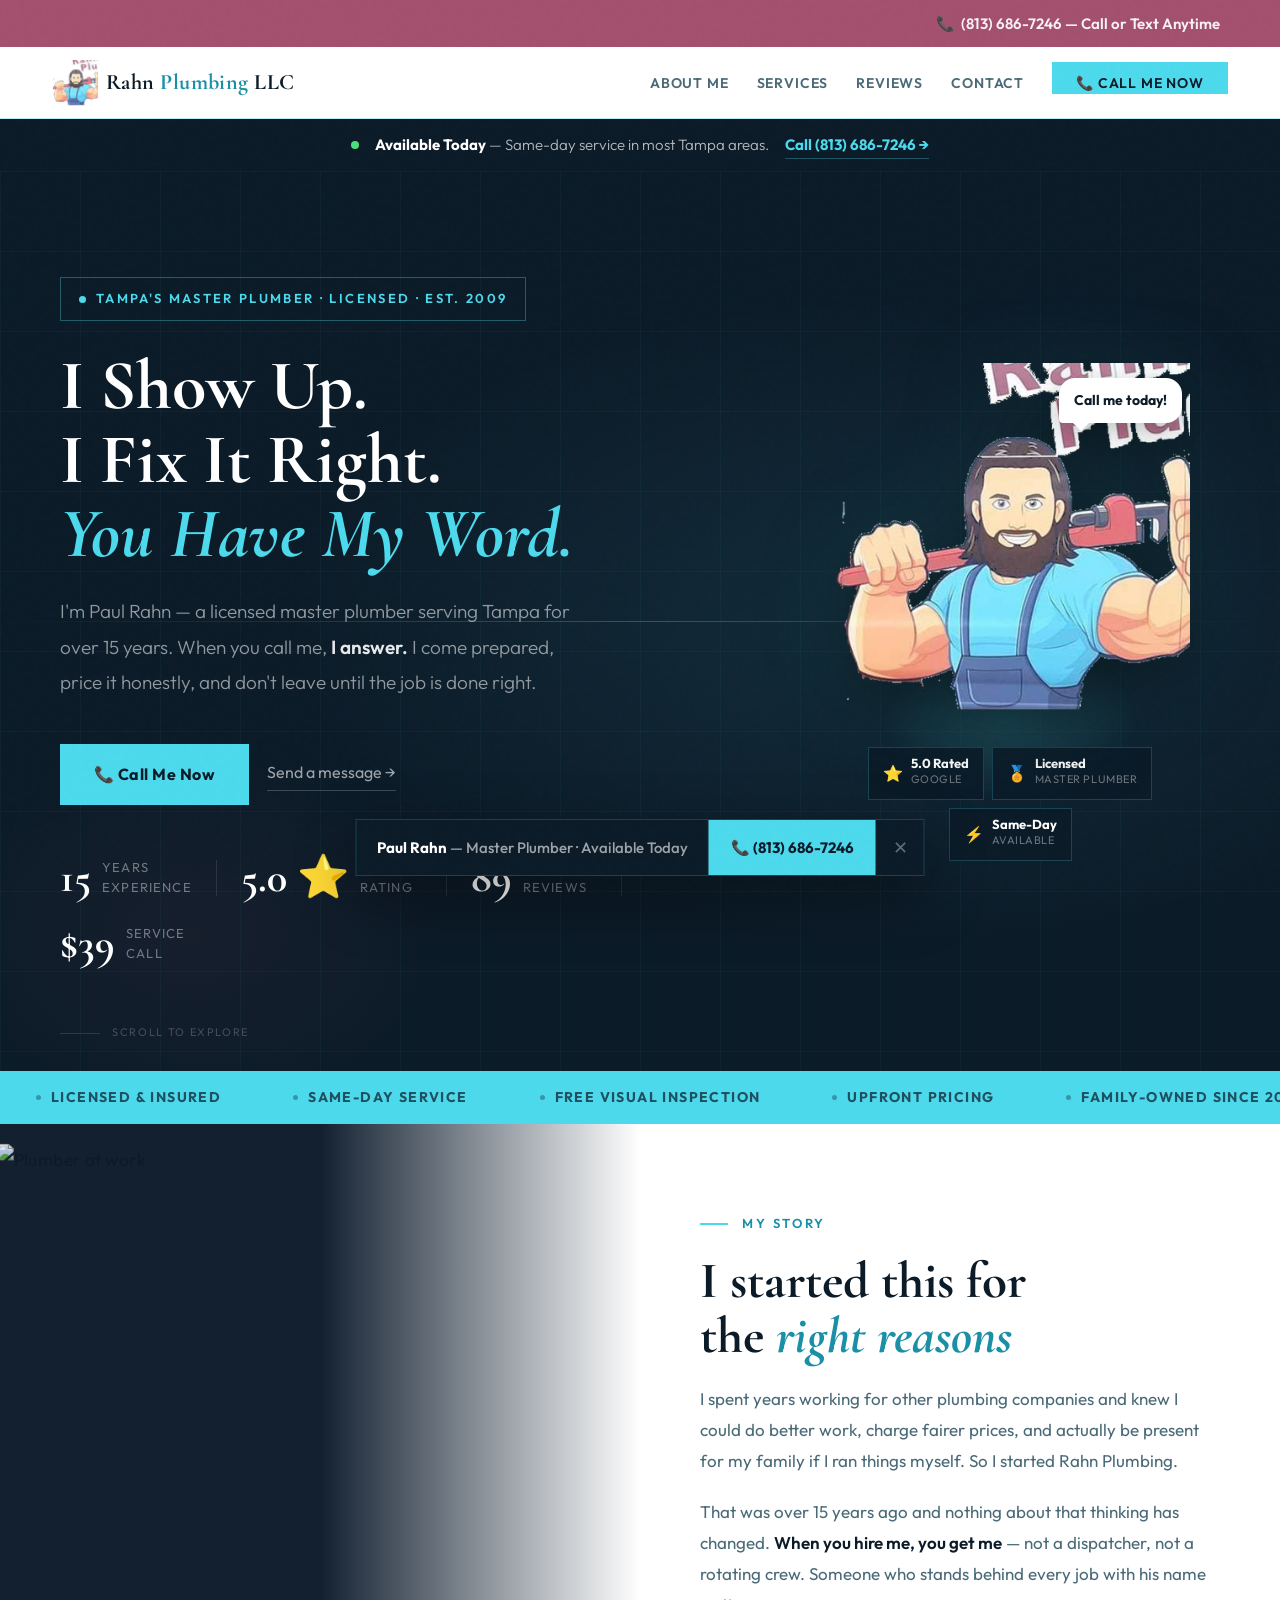
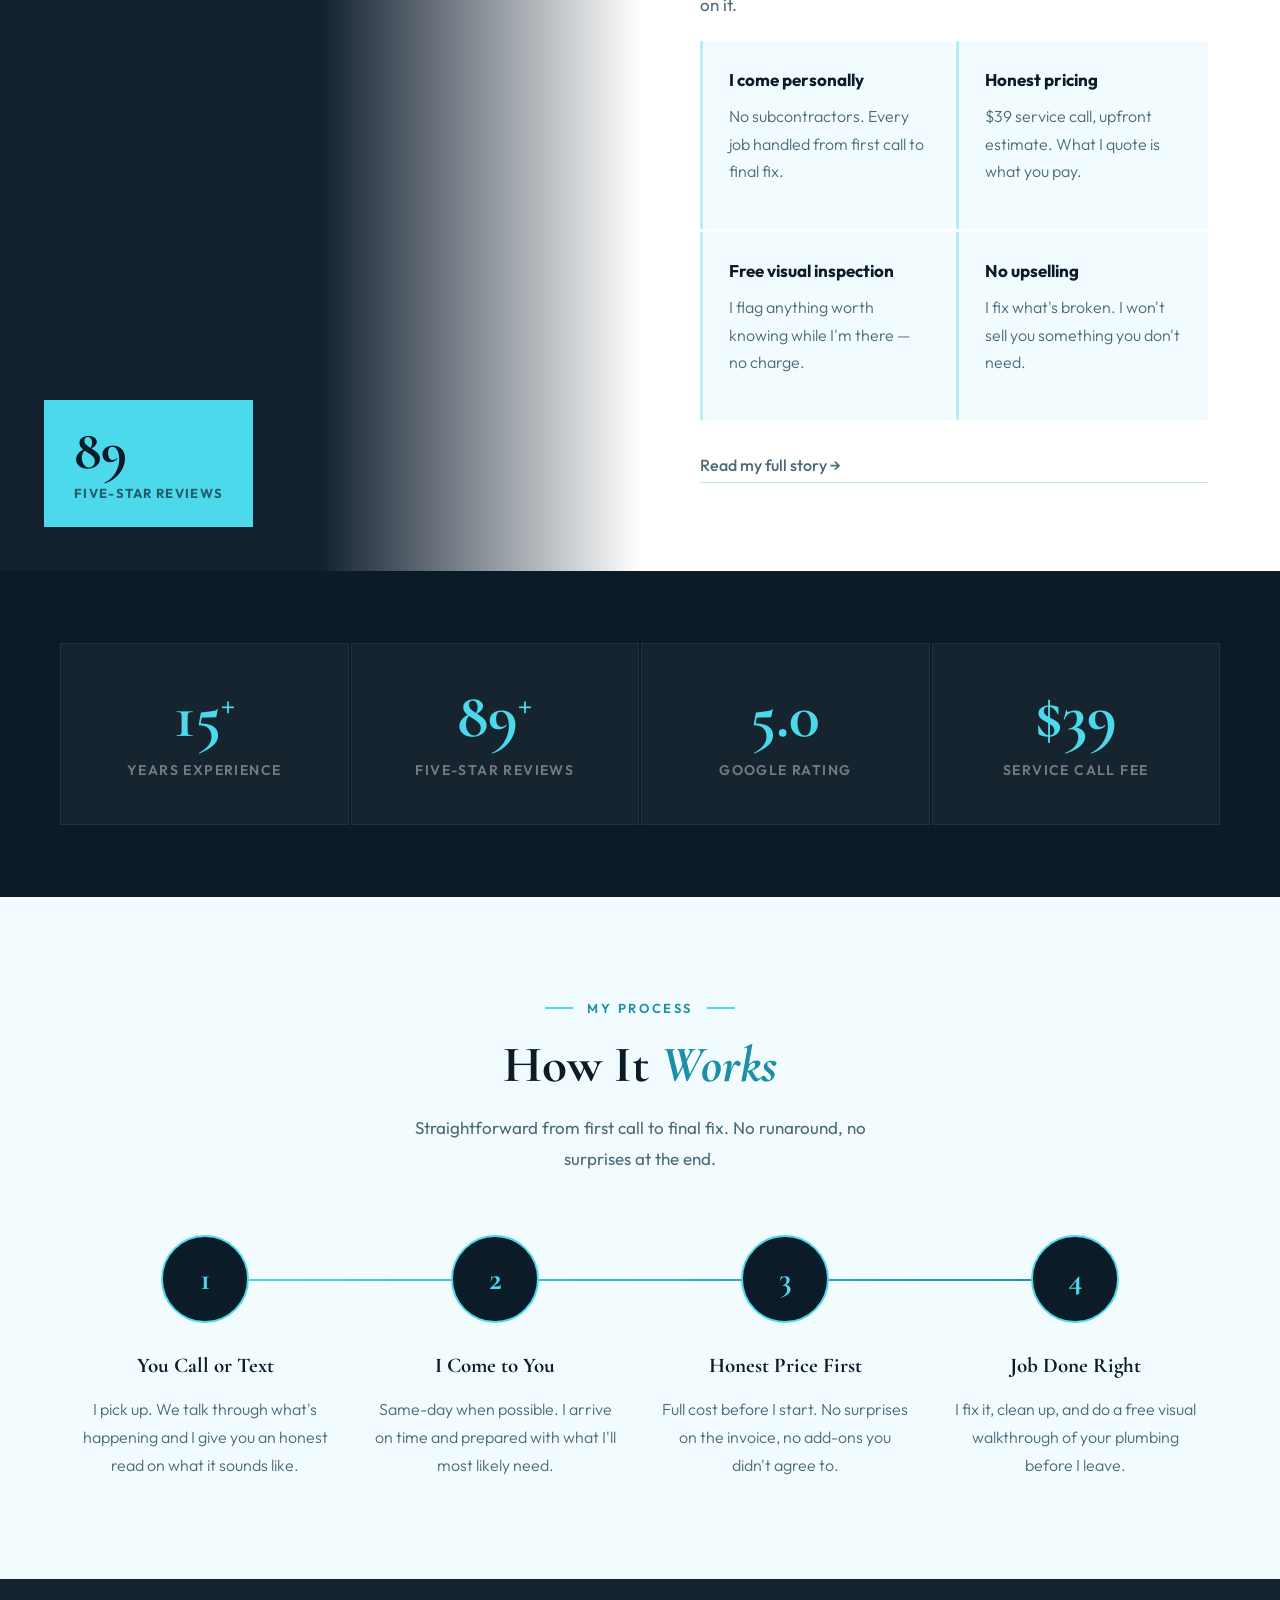
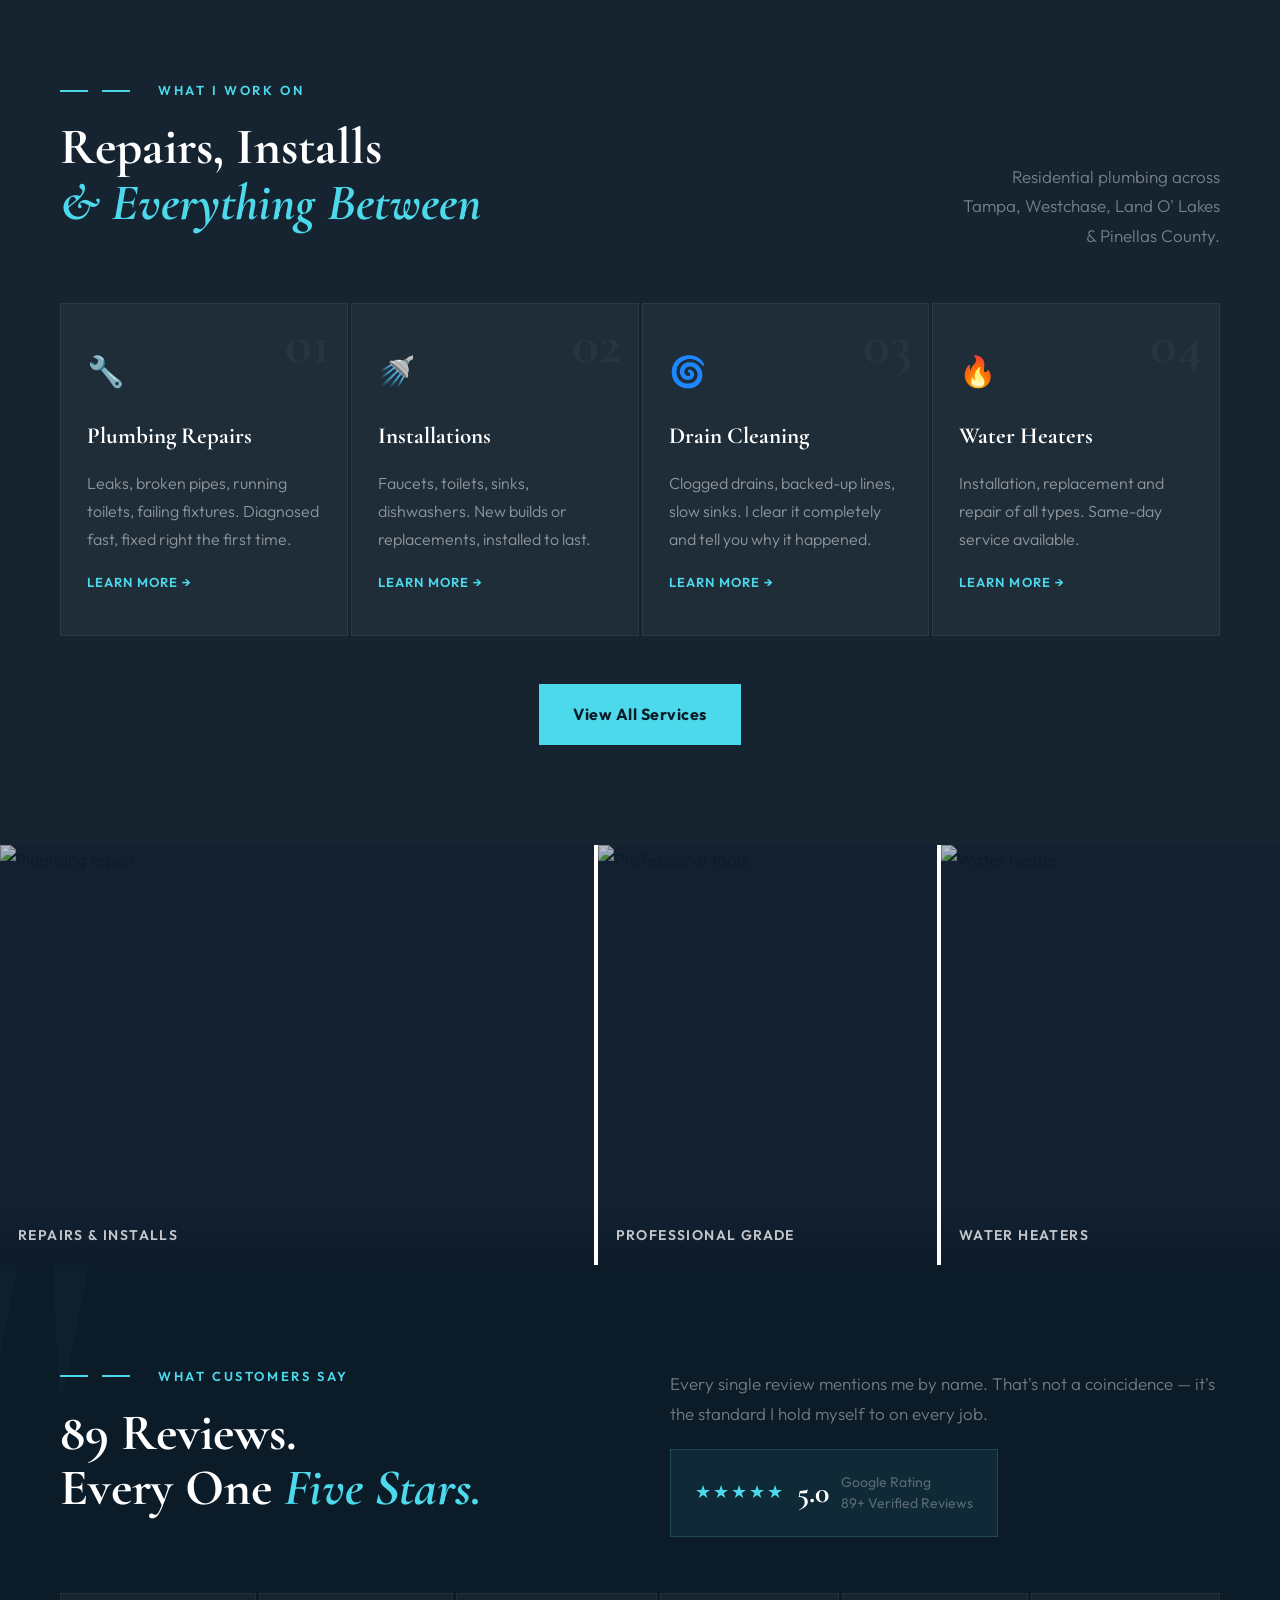
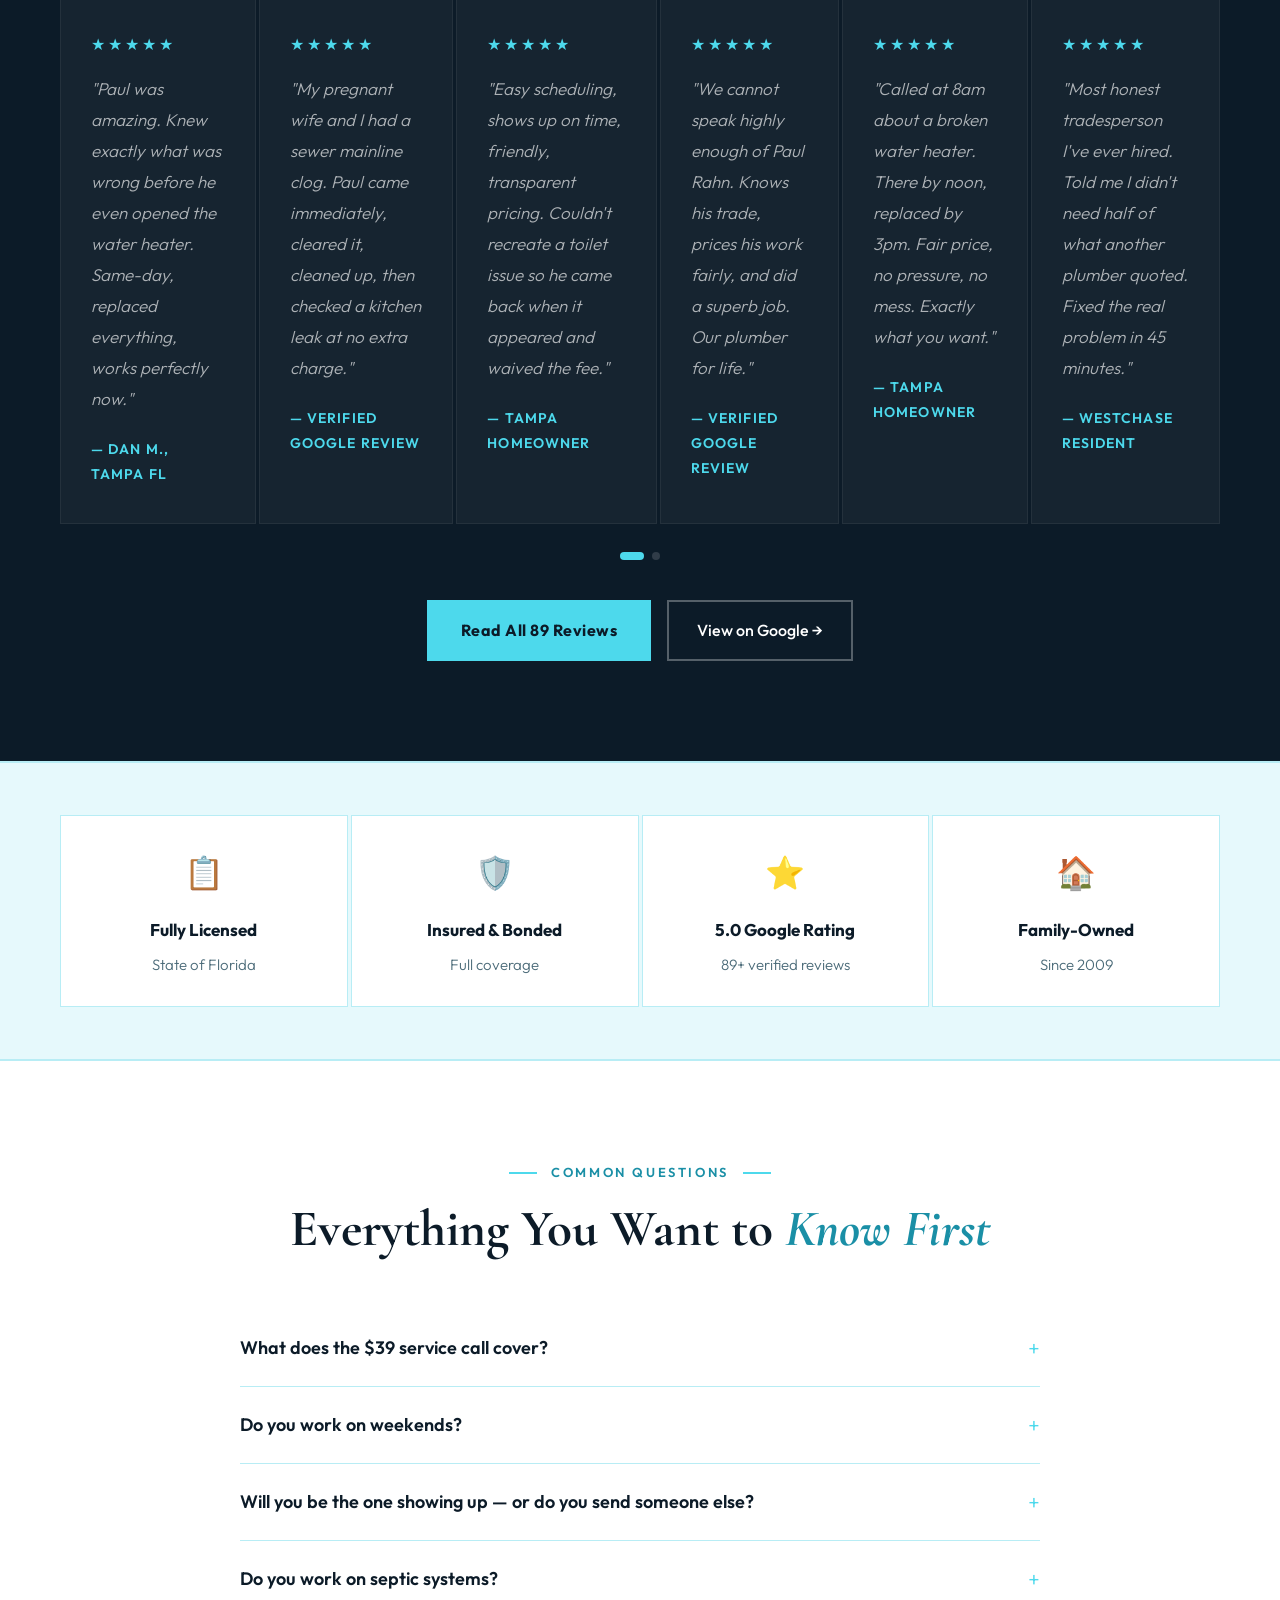
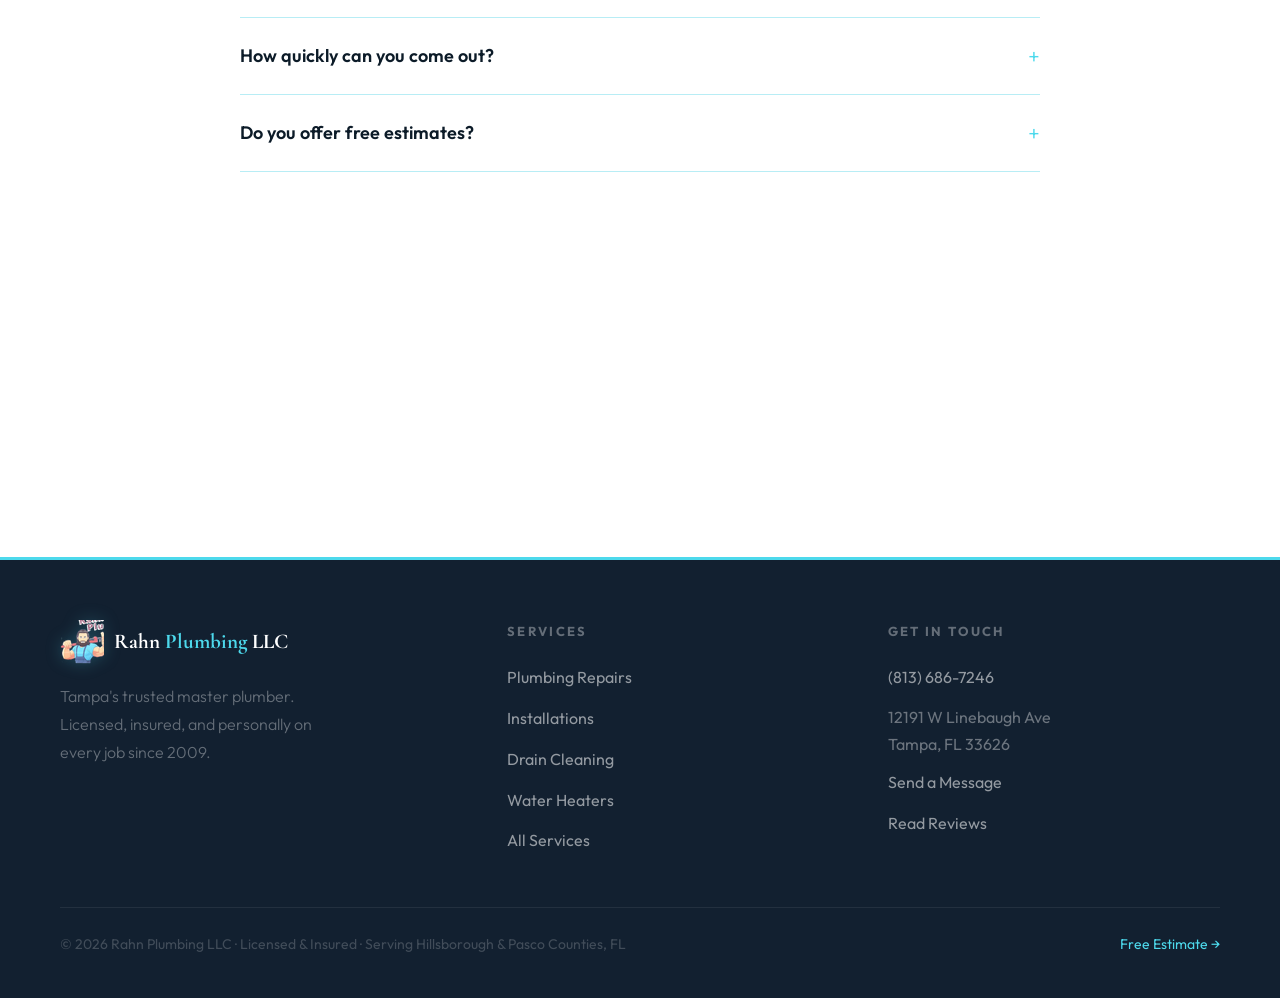
==== index.html @ bf4254c2 "Add files via upload" ====
<!DOCTYPE html>
<html lang="en">
<head>
<meta charset="UTF-8">
<meta name="viewport" content="width=device-width, initial-scale=1.0">
<title>Tampa Master Plumber — Same-Day Service | Rahn Plumbing LLC | Tampa, FL</title>
<meta name="description" content="Rahn Plumbing LLC — Licensed master plumber serving Tampa, Westchase, Land O' Lakes FL. 89 five-star reviews. Call (813) 686-7246 for same-day service.">

<link rel="preconnect" href="https://fonts.googleapis.com">
<link rel="preconnect" href="https://fonts.gstatic.com" crossorigin>
<link href="https://fonts.googleapis.com/css2?family=Cormorant+Garamond:ital,wght@0,400;0,600;0,700;1,400;1,700&family=Outfit:wght@300;400;500;600;700&display=swap" rel="stylesheet">
<style>
:root{
  --cyan:#4dd9ec;--cyan-dk:#29bdd4;--cyan-deep:#1a8fa6;--cyan-pale:#e6f9fc;
  --mauve:#a3506f;--dark:#0c1b28;--dark2:#122030;--white:#fff;
  --off:#f2fbfd;--muted:#4a6a78;--border:#b8edf5;--text:#0c1b28;
  --ease:cubic-bezier(.22,.68,0,1.2);
  /* MINIMUM 16px body text everywhere — no exceptions */
  --body:17px;--body-sm:16px;--label:13px;
}
*,*::before,*::after{margin:0;padding:0;box-sizing:border-box;}
html{scroll-behavior:smooth;}
body{font-family:'Outfit',sans-serif;color:var(--text);background:var(--white);overflow-x:hidden;font-size:var(--body);line-height:1.8;}
img{max-width:100%;height:auto;}
p{font-size:var(--body);line-height:1.82;color:var(--muted);}
p strong{color:var(--dark);font-weight:600;}
li{font-size:var(--body);line-height:1.8;color:var(--muted);}
.lead{font-size:19px;line-height:1.85;color:var(--muted);font-weight:300;}

/* grain */
body::after{content:'';position:fixed;inset:0;background-image:url("data:image/svg+xml,%3Csvg viewBox='0 0 200 200' xmlns='http://www.w3.org/2000/svg'%3E%3Cfilter id='n'%3E%3CfeTurbulence type='fractalNoise' baseFrequency='.85' numOctaves='4' stitchTiles='stitch'/%3E%3C/filter%3E%3Crect width='100%25' height='100%25' filter='url(%23n)' opacity='.04'/%3E%3C/svg%3E");pointer-events:none;z-index:9998;opacity:.25;mix-blend-mode:overlay;}

/* ── TOP BAR */
.top-bar{background:var(--mauve);padding:10px 60px;display:flex;justify-content:flex-end;}
.top-bar a{color:rgba(255,255,255,.92);font-size:15px;font-weight:600;text-decoration:none;display:flex;align-items:center;gap:8px;transition:color .2s;}
.top-bar a:hover{color:#fff;}

/* ── NAV */
nav{position:sticky;top:0;z-index:300;background:rgba(255,255,255,.97);backdrop-filter:blur(14px);height:72px;padding:0 52px;display:flex;align-items:center;justify-content:space-between;border-bottom:1px solid var(--border);transition:box-shadow .3s;}
nav.scrolled{box-shadow:0 4px 28px rgba(77,217,236,.1);}
.nav-brand{display:flex;align-items:center;gap:8px;text-decoration:none;}
.nav-logo-img{height:46px;width:auto;object-fit:contain;transition:transform .3s var(--ease);}
.nav-brand:hover .nav-logo-img{transform:rotate(-8deg) scale(1.08);}
.nav-brand-text{font-family:'Cormorant Garamond',serif;font-size:22px;font-weight:700;color:var(--dark);letter-spacing:.02em;}
.nav-brand-text em{font-style:normal;color:var(--cyan-deep);}
.nav-links{display:flex;gap:28px;list-style:none;align-items:center;}
.nav-links a{font-size:14px;font-weight:600;color:var(--muted);text-decoration:none;letter-spacing:.06em;text-transform:uppercase;transition:color .2s;padding-bottom:2px;border-bottom:2px solid transparent;}
.nav-links a:hover,.nav-links a.active{color:var(--cyan-deep);border-bottom-color:var(--cyan);}
.nav-cta{background:var(--cyan);color:var(--dark)!important;font-size:14px;font-weight:700;padding:12px 24px;text-decoration:none;letter-spacing:.03em;transition:all .2s;white-space:nowrap;border-bottom:none!important;}
.nav-cta:hover{background:var(--cyan-dk);transform:translateY(-1px);box-shadow:0 6px 20px rgba(77,217,236,.3);}

/* ── HAMBURGER — mobile nav */
.hamburger{display:none;flex-direction:column;gap:5px;cursor:pointer;padding:8px;background:none;border:none;z-index:400;}
.hamburger span{display:block;width:24px;height:2px;background:var(--dark);transition:all .3s;border-radius:2px;}
.hamburger.open span:nth-child(1){transform:rotate(45deg) translate(5px,5px);}
.hamburger.open span:nth-child(2){opacity:0;}
.hamburger.open span:nth-child(3){transform:rotate(-45deg) translate(5px,-5px);}
.mobile-nav{position:fixed;top:0;left:0;right:0;bottom:0;background:var(--dark);z-index:350;display:flex;flex-direction:column;align-items:center;justify-content:center;gap:32px;transform:translateX(-100%);transition:transform .4s var(--ease);}
.mobile-nav.open{transform:translateX(0);}
.mobile-nav a{font-family:'Cormorant Garamond',serif;font-size:36px;font-weight:700;color:#fff;text-decoration:none;transition:color .2s;}
.mobile-nav a:hover{color:var(--cyan);}
.mobile-nav .mobile-cta{background:var(--cyan);color:var(--dark)!important;font-family:'Outfit',sans-serif;font-size:18px;font-weight:700;padding:16px 40px;margin-top:16px;}

/* ── STICKY MOBILE CALL BUTTON */
.sticky-call{
  display:none;
  position:fixed;bottom:0;left:0;right:0;z-index:400;
  background:var(--cyan);color:var(--dark);
  font-size:17px;font-weight:700;
  padding:18px;text-align:center;text-decoration:none;
  letter-spacing:.04em;
  box-shadow:0 -4px 24px rgba(77,217,236,.3);
  transition:background .2s;
}
.sticky-call:hover{background:var(--cyan-dk);}

/* ── FLOAT BAR — desktop only */
.float-bar{position:fixed;bottom:24px;left:50%;transform:translateX(-50%) translateY(120px);z-index:500;background:var(--dark);border:1px solid rgba(77,217,236,.2);display:flex;align-items:center;box-shadow:0 20px 60px rgba(0,0,0,.4);transition:transform .5s var(--ease),opacity .5s;opacity:0;white-space:nowrap;}
.float-bar.visible{transform:translateX(-50%) translateY(0);opacity:1;}
.float-bar-text{padding:14px 20px;font-size:15px;font-weight:500;color:rgba(255,255,255,.6);border-right:1px solid rgba(255,255,255,.08);}
.float-bar-text strong{color:#fff;font-weight:700;}
.float-bar a{display:flex;align-items:center;gap:9px;background:var(--cyan);color:var(--dark);font-size:15px;font-weight:700;padding:14px 22px;text-decoration:none;transition:background .2s;}
.float-bar a:hover{background:var(--cyan-dk);}
.float-bar-close{padding:14px 16px;color:rgba(255,255,255,.35);cursor:pointer;font-size:18px;border-left:1px solid rgba(255,255,255,.08);line-height:1;transition:color .2s;}
.float-bar-close:hover{color:rgba(255,255,255,.7);}

/* ── MARQUEE */
.marquee-wrap{background:var(--cyan);padding:14px 0;overflow:hidden;}
.marquee-track{display:flex;animation:marquee 28s linear infinite;white-space:nowrap;}
@keyframes marquee{from{transform:translateX(0);}to{transform:translateX(-50%);}}
.mq{display:inline-flex;align-items:center;gap:10px;padding:0 36px;font-size:14px;font-weight:700;color:rgba(12,27,40,.72);letter-spacing:.1em;text-transform:uppercase;white-space:nowrap;}
.mq-dot{width:5px;height:5px;background:rgba(12,27,40,.35);border-radius:50%;flex-shrink:0;}

/* ── URGENCY BANNER */
.urgency-bar{background:var(--dark);padding:12px 60px;display:flex;align-items:center;justify-content:center;gap:16px;flex-wrap:wrap;}
.urgency-bar p{font-size:15px;color:rgba(255,255,255,.7);font-weight:300;margin:0;}
.urgency-bar strong{color:#fff;font-weight:700;}
.urgency-bar a{color:var(--cyan);font-weight:700;font-size:15px;text-decoration:none;white-space:nowrap;border-bottom:1px solid rgba(77,217,236,.3);transition:border-color .2s;}
.urgency-bar a:hover{border-bottom-color:var(--cyan);}
.urgency-dot{width:8px;height:8px;background:#4ade80;border-radius:50%;animation:pulse-green 2s infinite;flex-shrink:0;}
@keyframes pulse-green{0%,100%{box-shadow:0 0 0 0 rgba(74,222,128,.4);}50%{box-shadow:0 0 0 6px rgba(74,222,128,0);}}

/* ── UTILITIES */
.eyebrow{font-size:13px;font-weight:600;letter-spacing:.2em;text-transform:uppercase;color:var(--cyan-deep);margin-bottom:18px;display:flex;align-items:center;gap:14px;}
.eyebrow::before{content:'';width:28px;height:2px;background:var(--cyan);flex-shrink:0;}
.eyebrow.center{justify-content:center;}
.eyebrow.center::before,.eyebrow.center::after{content:'';width:28px;height:2px;background:var(--cyan);}
.section-title{font-family:'Cormorant Garamond',serif;font-size:clamp(34px,4vw,54px);font-weight:700;line-height:1.08;color:var(--dark);margin-bottom:20px;}
.section-title em{font-style:italic;color:var(--cyan-deep);}
.section-title.light{color:#fff;}
.section-title.light em{color:var(--cyan);}

.btn{display:inline-flex;align-items:center;gap:10px;font-size:16px;font-weight:700;padding:16px 34px;text-decoration:none;letter-spacing:.03em;transition:all .25s;position:relative;overflow:hidden;cursor:pointer;border:none;font-family:'Outfit',sans-serif;}
.btn::after{content:'';position:absolute;inset:0;background:rgba(255,255,255,.18);transform:translateX(-101%);transition:transform .3s;}
.btn:hover::after{transform:translateX(0);}
.btn-cyan{background:var(--cyan);color:var(--dark);}
.btn-cyan:hover{background:var(--cyan-dk);transform:translateY(-2px);box-shadow:0 12px 30px rgba(77,217,236,.28);}
.btn-outline{background:transparent;color:#fff;border:2px solid rgba(255,255,255,.3);font-size:16px;font-weight:500;padding:14px 28px;text-decoration:none;transition:all .2s;display:inline-flex;align-items:center;gap:8px;}
.btn-outline:hover{border-color:#fff;background:rgba(255,255,255,.08);}
.btn-ghost-white{color:rgba(255,255,255,.6);background:none;font-size:16px;font-weight:400;border:none;border-bottom:1px solid rgba(255,255,255,.2);padding:0 0 3px;text-decoration:none;transition:all .2s;}
.btn-ghost-white:hover{color:#fff;border-color:rgba(255,255,255,.6);}
.btn-ghost-dark{color:var(--muted);background:none;font-size:16px;font-weight:500;border:none;border-bottom:1px solid var(--border);padding:0 0 3px;text-decoration:none;transition:all .2s;}
.btn-ghost-dark:hover{color:var(--dark);border-color:var(--cyan);}

/* ── VALUE CARDS */
.val-grid{display:grid;grid-template-columns:1fr 1fr;gap:3px;}
.val{background:var(--off);border-left:3px solid var(--border);padding:24px 26px;transition:border-color .25s,background .25s;cursor:default;}
.val:hover{border-left-color:var(--cyan);background:#d5f6fa;}
.val h5{font-size:17px;font-weight:700;color:var(--dark);margin-bottom:8px;}
.val p{font-size:16px;color:var(--muted);line-height:1.7;font-weight:300;}

/* ── STATS ROW */
.stats-row{background:var(--dark);padding:72px 60px;display:grid;grid-template-columns:repeat(4,1fr);gap:2px;}
.stat-block{background:rgba(255,255,255,.04);border:1px solid rgba(255,255,255,.06);padding:40px 28px;text-align:center;transition:background .25s,transform .25s;cursor:default;position:relative;overflow:hidden;}
.stat-block::after{content:'';position:absolute;bottom:0;left:0;right:0;height:2px;background:var(--cyan);transform:scaleX(0);transform-origin:left;transition:transform .4s ease;}
.stat-block:hover{background:rgba(77,217,236,.06);transform:translateY(-3px);}
.stat-block:hover::after{transform:scaleX(1);}
.stat-num{font-family:'Cormorant Garamond',serif;font-size:clamp(52px,5vw,76px);font-weight:700;color:var(--cyan);line-height:1;margin-bottom:10px;}
.stat-suffix{font-size:.55em;vertical-align:super;}
.stat-lbl{font-size:14px;font-weight:600;color:rgba(255,255,255,.4);letter-spacing:.1em;text-transform:uppercase;}

/* ── REVIEW CARDS */
.rev-grid{display:grid;grid-template-columns:repeat(3,1fr);gap:3px;}
.rev{background:rgba(255,255,255,.04);border:1px solid rgba(255,255,255,.06);padding:36px 30px;position:relative;transition:background .25s,transform .25s;}
.rev:hover{background:rgba(77,217,236,.07);transform:translateY(-3px);}
.rev-bar{position:absolute;top:0;left:0;width:3px;height:0;background:var(--cyan);transition:height .4s ease;}
.rev:hover .rev-bar{height:100%;}
.rev-stars{color:var(--cyan);letter-spacing:3px;font-size:16px;margin-bottom:16px;}
.rev-text{font-size:17px;line-height:1.82;color:rgba(255,255,255,.65);font-style:italic;font-weight:300;margin-bottom:22px;}
.rev-author{font-size:14px;font-weight:600;color:var(--cyan);letter-spacing:.08em;text-transform:uppercase;}

/* ── TRUST CREDS */
.creds-row{background:var(--cyan-pale);border-top:2px solid var(--border);border-bottom:2px solid var(--border);padding:52px 60px;display:grid;grid-template-columns:repeat(4,1fr);gap:3px;}
.cred{background:var(--white);border:1px solid var(--border);padding:28px 24px;text-align:center;transition:transform .2s,box-shadow .2s;cursor:default;}
.cred:hover{transform:translateY(-3px);box-shadow:0 8px 28px rgba(77,217,236,.12);}
.cred-ico{font-size:32px;margin-bottom:14px;}
.cred-name{font-size:17px;font-weight:700;color:var(--dark);margin-bottom:5px;}
.cred-sub{font-size:15px;color:var(--muted);font-weight:300;}

/* ── FAQ */
.faq-section{padding:100px 60px;background:var(--white);}
.faq-grid{max-width:800px;margin:0 auto;}
.faq-item{border-bottom:1px solid var(--border);overflow:hidden;}
.faq-q{width:100%;background:none;border:none;padding:24px 0;display:flex;align-items:center;justify-content:space-between;cursor:pointer;text-align:left;font-family:'Outfit',sans-serif;font-size:18px;font-weight:600;color:var(--dark);transition:color .2s;gap:16px;}
.faq-q:hover{color:var(--cyan-deep);}
.faq-icon{font-size:22px;color:var(--cyan);transition:transform .3s;flex-shrink:0;font-weight:300;}
.faq-item.open .faq-icon{transform:rotate(45deg);}
.faq-a{max-height:0;overflow:hidden;transition:max-height .4s ease,padding .3s ease;}
.faq-item.open .faq-a{max-height:300px;padding-bottom:24px;}
.faq-a p{font-size:17px;color:var(--muted);line-height:1.82;}

/* ── PHOTO STRIP */
.strip{display:grid;grid-template-columns:1.4fr .8fr .8fr;height:420px;gap:4px;}
.strip-item{position:relative;overflow:hidden;background:var(--dark2);}
.strip-item img{width:100%;height:100%;object-fit:cover;opacity:.72;transition:transform .55s ease,opacity .55s ease;}
.strip-item:hover img{transform:scale(1.05);opacity:.9;}
.strip-lbl{position:absolute;bottom:0;left:0;right:0;padding:20px 18px 16px;background:linear-gradient(transparent,rgba(12,27,40,.85));font-size:14px;font-weight:600;color:rgba(255,255,255,.75);letter-spacing:.1em;text-transform:uppercase;}

/* ── FOOTER */
footer{background:var(--dark2);border-top:3px solid var(--cyan);padding:60px 60px 40px;}
.footer-inner{display:grid;grid-template-columns:1.2fr 1fr 1fr;gap:48px;margin-bottom:40px;}
.footer-brand{display:flex;align-items:center;gap:10px;margin-bottom:18px;}
.footer-logo-img{height:44px;width:auto;object-fit:contain;filter:drop-shadow(0 0 8px rgba(77,217,236,.25));}
.footer-brand-text{font-family:'Cormorant Garamond',serif;font-size:21px;font-weight:700;color:#fff;}
.footer-brand-text em{font-style:normal;color:var(--cyan);}
.footer-tagline{font-size:16px;color:rgba(255,255,255,.35);font-weight:300;line-height:1.75;max-width:260px;}
.footer-col h4{font-size:13px;font-weight:700;color:rgba(255,255,255,.35);letter-spacing:.18em;text-transform:uppercase;margin-bottom:20px;}
.footer-col a{display:block;font-size:16px;color:rgba(255,255,255,.55);text-decoration:none;margin-bottom:12px;transition:color .2s;}
.footer-col a:hover{color:var(--cyan);}
.footer-col p{font-size:16px;color:rgba(255,255,255,.38);margin-bottom:10px;line-height:1.7;}
.footer-bottom{padding-top:24px;border-top:1px solid rgba(255,255,255,.07);display:flex;align-items:center;justify-content:space-between;flex-wrap:wrap;gap:12px;}
.footer-bottom p{font-size:14px;color:rgba(255,255,255,.2);}
.footer-bottom a{font-size:14px;color:var(--cyan);text-decoration:none;}

/* ── FORM */
.fg{margin-bottom:18px;}
.fg label{display:block;font-size:13px;font-weight:700;letter-spacing:.15em;text-transform:uppercase;color:var(--muted);margin-bottom:9px;}
.fg input,.fg textarea,.fg select{width:100%;background:var(--white);border:1.5px solid var(--border);color:var(--text);font-family:'Outfit',sans-serif;font-size:17px;font-weight:400;padding:15px 17px;outline:none;transition:border-color .2s,box-shadow .2s;-webkit-appearance:none;border-radius:0;}
.fg input:focus,.fg textarea:focus,.fg select:focus{border-color:var(--cyan);box-shadow:0 0 0 3px rgba(77,217,236,.1);}
.fg textarea{resize:vertical;min-height:110px;}
.fg-row{display:grid;grid-template-columns:1fr 1fr;gap:14px;}
.form-submit{width:100%;background:var(--cyan);color:var(--dark);border:none;font-family:'Outfit',sans-serif;font-size:16px;font-weight:700;letter-spacing:.08em;text-transform:uppercase;padding:18px;cursor:pointer;margin-top:4px;transition:all .2s;position:relative;overflow:hidden;}
.form-submit:hover{background:var(--cyan-dk);transform:translateY(-1px);}
.form-success{display:none;background:var(--cyan-pale);border:1px solid var(--cyan);padding:24px;text-align:center;margin-top:16px;}
.form-success p{font-size:17px;color:var(--cyan-deep);font-weight:600;margin:0;}

/* ── SCROLL REVEAL */
.reveal{opacity:0;transform:translateY(28px);transition:opacity .65s ease,transform .65s ease;}
.reveal.visible{opacity:1;transform:translateY(0);}

/* ── PAGE HERO */
.page-hero{background:var(--dark);padding:110px 60px 90px;position:relative;overflow:hidden;}
.page-hero-bg{position:absolute;inset:0;background:radial-gradient(ellipse 60% 70% at 80% 50%,rgba(77,217,236,.08) 0%,transparent 60%),radial-gradient(ellipse 40% 40% at 10% 80%,rgba(163,80,111,.06) 0%,transparent 50%);}
.page-hero-grid{position:absolute;inset:0;background-image:linear-gradient(rgba(77,217,236,.04) 1px,transparent 1px),linear-gradient(90deg,rgba(77,217,236,.04) 1px,transparent 1px);background-size:80px 80px;pointer-events:none;}
.page-hero-content{position:relative;z-index:2;max-width:700px;}
.page-hero-breadcrumb{display:flex;align-items:center;gap:10px;margin-bottom:28px;flex-wrap:wrap;}
.page-hero-breadcrumb a{font-size:14px;color:rgba(255,255,255,.4);text-decoration:none;transition:color .2s;}
.page-hero-breadcrumb a:hover{color:var(--cyan);}
.page-hero-breadcrumb span{color:rgba(255,255,255,.2);font-size:14px;}
.page-hero h1{font-family:'Cormorant Garamond',serif;font-size:clamp(40px,5vw,68px);font-weight:700;color:#fff;line-height:1.06;margin-bottom:22px;}
.page-hero h1 em{font-style:italic;color:var(--cyan);}
.page-hero .lead{color:rgba(255,255,255,.5);max-width:560px;}

/* ── CONTACT */
.contact-section{display:grid;grid-template-columns:1fr 1fr;}
.contact-info{background:var(--dark);padding:80px 56px;display:flex;flex-direction:column;justify-content:center;}
.contact-info h2{font-family:'Cormorant Garamond',serif;font-size:clamp(32px,3.5vw,48px);font-weight:700;color:#fff;line-height:1.1;margin-bottom:18px;}
.contact-info h2 em{font-style:italic;color:var(--cyan);}
.contact-info>.lead{color:rgba(255,255,255,.45);max-width:380px;margin-bottom:36px;}
.ci-list{display:flex;flex-direction:column;gap:18px;}
.ci{display:flex;align-items:center;gap:14px;font-size:17px;color:rgba(255,255,255,.65);}
.ci-ico{width:42px;height:42px;background:rgba(77,217,236,.15);border:1px solid rgba(77,217,236,.25);display:flex;align-items:center;justify-content:center;font-size:18px;flex-shrink:0;}
.contact-form-col{background:var(--off);padding:80px 56px;display:flex;flex-direction:column;justify-content:center;}
.contact-form-col h3{font-family:'Cormorant Garamond',serif;font-size:34px;font-weight:700;color:var(--dark);margin-bottom:8px;}
.form-note{font-size:16px;color:var(--muted);margin-bottom:28px;font-weight:300;}

/* ══ RESPONSIVE ══════════════════════════ */
@media(max-width:1080px){
  .top-bar{padding:10px 20px;}
  nav{padding:0 20px;height:64px;}
  .nav-links{display:none;}
  .hamburger{display:flex;}
  .float-bar{display:none;}
  .sticky-call{display:block;}
  /* add padding so sticky call doesn't cover content */
  body{padding-bottom:60px;}
  .nav-logo-img{height:40px;}
  .urgency-bar{padding:12px 20px;}
  .stats-row{grid-template-columns:1fr 1fr;padding:48px 24px;gap:3px;}
  .stat-lbl{font-size:13px;}
  .strip{grid-template-columns:1fr 1fr;height:280px;}
  .strip-item:last-child{display:none;}
  .creds-row{grid-template-columns:1fr 1fr;padding:40px 24px;}
  .rev-grid{grid-template-columns:1fr;}
  .contact-section{grid-template-columns:1fr;}
  .contact-info{padding:56px 24px;}
  .contact-form-col{padding:56px 24px;}
  footer{padding:48px 24px 80px;}
  .footer-inner{grid-template-columns:1fr;gap:32px;}
  .footer-bottom{flex-direction:column;text-align:center;}
  .page-hero{padding:72px 24px 60px;}
  .val-grid{grid-template-columns:1fr;}
  .fg-row{grid-template-columns:1fr;}
  .faq-section{padding:72px 24px;}
  .faq-q{font-size:17px;}
}
@media(max-width:640px){
  .stats-row{padding:36px 20px;}
  .creds-row{grid-template-columns:1fr 1fr;}
  .rev-text{font-size:16px;}
  .urgency-bar{display:none;}
}
</style>
<style>
.hero{position:relative;min-height:100vh;display:flex;align-items:center;overflow:hidden;background:var(--dark);}
.hero-mesh{position:absolute;inset:0;background:radial-gradient(ellipse 80% 60% at 70% 50%,rgba(77,217,236,.09) 0%,transparent 60%),radial-gradient(ellipse 40% 40% at 15% 85%,rgba(163,80,111,.07) 0%,transparent 50%);animation:meshMove 12s ease-in-out infinite alternate;}
@keyframes meshMove{from{transform:scale(1);}to{transform:scale(1.06);}}
.hero-grid{position:absolute;inset:0;background-image:linear-gradient(rgba(77,217,236,.04) 1px,transparent 1px),linear-gradient(90deg,rgba(77,217,236,.04) 1px,transparent 1px);background-size:80px 80px;pointer-events:none;}
.hero-scan{position:absolute;left:0;right:0;height:1px;background:linear-gradient(90deg,transparent,rgba(77,217,236,.3),transparent);animation:scanDown 6s linear infinite;pointer-events:none;}
@keyframes scanDown{from{top:0;}to{top:100%;}}
.hero-inner{position:relative;z-index:3;width:100%;padding:80px 60px;display:grid;grid-template-columns:1fr 420px;align-items:center;gap:40px;}
.hero-text>*{opacity:0;transform:translateY(24px);animation:rise .75s ease forwards;}
.hero-eyebrow{animation-delay:.1s;}.hero-text h1{animation-delay:.22s;}.hero-text .lead{animation-delay:.35s;}.hero-btns{animation-delay:.48s;}.hero-proof{animation-delay:.62s;}
@keyframes rise{to{opacity:1;transform:translateY(0);}}
.hero-eyebrow{display:inline-flex;align-items:center;gap:10px;border:1px solid rgba(77,217,236,.35);color:var(--cyan);font-size:13px;font-weight:600;letter-spacing:.18em;text-transform:uppercase;padding:9px 18px;margin-bottom:28px;}
.hero-eyebrow::before{content:'';width:7px;height:7px;background:var(--cyan);border-radius:50%;animation:blink 2.2s infinite;flex-shrink:0;}
@keyframes blink{0%,100%{opacity:1;transform:scale(1);}50%{opacity:.3;transform:scale(.6);}}
.hero-text h1{font-family:'Cormorant Garamond',serif;font-size:clamp(46px,5.5vw,80px);font-weight:700;line-height:1.05;color:#fff;margin-bottom:24px;}
.hero-text h1 em{font-style:italic;color:var(--cyan);}
.hero-text .lead{color:rgba(255,255,255,.55);max-width:520px;margin-bottom:44px;font-size:19px;}
.hero-text .lead strong{color:rgba(255,255,255,.9);font-weight:600;}
.hero-btns{display:flex;align-items:center;gap:18px;flex-wrap:wrap;margin-bottom:52px;}
.hero-proof{display:flex;align-items:center;gap:24px;flex-wrap:wrap;}
.proof-item{display:flex;align-items:center;gap:11px;}
.proof-num{font-family:'Cormorant Garamond',serif;font-size:42px;font-weight:700;color:#fff;line-height:1;}
.proof-label{font-size:13px;color:rgba(255,255,255,.4);text-transform:uppercase;letter-spacing:.09em;line-height:1.5;}
.proof-div{width:1px;height:36px;background:rgba(255,255,255,.1);}

/* MASCOT — fully contained, no overflow */
.hero-mascot-col{position:relative;display:flex;flex-direction:column;align-items:center;justify-content:flex-end;height:480px;}
.mascot-glow{position:absolute;bottom:60px;left:50%;transform:translateX(-50%);width:260px;height:160px;background:radial-gradient(ellipse,rgba(77,217,236,.22) 0%,transparent 70%);animation:glowPulse 3s ease-in-out infinite alternate;pointer-events:none;}
@keyframes glowPulse{from{opacity:.6;transform:translateX(-50%) scale(1);}to{opacity:1;transform:translateX(-50%) scale(1.12);}}
.mascot-img{position:relative;z-index:2;height:380px;width:auto;max-width:360px;object-fit:contain;animation:mascotFloat 3.5s ease-in-out infinite,mascotEntrance 1s .25s cubic-bezier(.22,.68,0,1.15) both;filter:drop-shadow(0 20px 36px rgba(0,0,0,.55)) drop-shadow(0 0 40px rgba(77,217,236,.12));transform-origin:bottom center;cursor:pointer;}
@keyframes mascotEntrance{from{opacity:0;transform:translateY(90px) scale(.82);}to{opacity:1;transform:translateY(0) scale(1);}}
@keyframes mascotFloat{0%{transform:translateY(0) rotate(0deg);}25%{transform:translateY(-9px) rotate(.4deg);}50%{transform:translateY(-13px) rotate(0deg);}75%{transform:translateY(-6px) rotate(-.4deg);}100%{transform:translateY(0) rotate(0deg);}}
.mascot-img:hover{filter:drop-shadow(0 20px 36px rgba(0,0,0,.55)) drop-shadow(0 0 80px rgba(77,217,236,.35))!important;}
.mascot-speech{position:absolute;top:28px;right:8px;z-index:10;background:var(--white);color:var(--dark);font-size:14px;font-weight:700;padding:10px 15px;border-radius:16px 16px 16px 4px;box-shadow:0 8px 24px rgba(0,0,0,.22);max-width:145px;word-wrap:break-word;white-space:normal;pointer-events:none;opacity:0;transform:scale(.7) translateY(8px);animation:bubbleIn .4s 1.5s cubic-bezier(.22,.68,0,1.3) forwards;}
.mascot-speech::after{content:'';position:absolute;bottom:-8px;left:14px;border:8px solid transparent;border-top-color:var(--white);border-bottom:0;}
@keyframes bubbleIn{to{opacity:1;transform:scale(1) translateY(0);}}
/* badges sit BELOW mascot, never overlapping */
.mascot-badges{display:flex;justify-content:center;gap:8px;padding:0 8px;width:100%;flex-wrap:wrap;margin-top:8px;}
.badge{background:rgba(12,27,40,.9);border:1px solid rgba(77,217,236,.22);backdrop-filter:blur(8px);padding:9px 14px;display:flex;align-items:center;gap:8px;}
.badge-icon{font-size:16px;}
.badge-text{font-weight:700;color:#fff;font-size:13px;line-height:1;}
.badge-sub{font-size:11px;color:rgba(255,255,255,.4);text-transform:uppercase;letter-spacing:.05em;}
.hero-scroll{position:absolute;bottom:28px;left:60px;display:flex;align-items:center;gap:12px;font-size:11px;color:rgba(255,255,255,.22);letter-spacing:.15em;text-transform:uppercase;animation:rise .75s .9s ease forwards;opacity:0;}
.scroll-line{width:40px;height:1px;background:rgba(255,255,255,.12);position:relative;overflow:hidden;}
.scroll-line::after{content:'';position:absolute;left:-40px;top:0;width:40px;height:1px;background:var(--cyan);animation:scan 2s infinite ease-in-out;}
@keyframes scan{to{left:40px;}}

/* ABOUT */
.about-preview{display:grid;grid-template-columns:1fr 1fr;min-height:72vh;}
.about-img-col{position:relative;overflow:hidden;background:var(--dark2);}
.about-photo{width:100%;height:100%;object-fit:cover;opacity:.75;transform:scale(1.05);transition:transform .9s ease,opacity .9s ease;}
.about-photo.in-view{transform:scale(1);opacity:.88;}
.about-img-overlay{position:absolute;inset:0;background:linear-gradient(to right,transparent 50%,var(--white) 100%);pointer-events:none;}
.about-badge-block{position:absolute;bottom:44px;left:44px;background:var(--cyan);color:var(--dark);padding:22px 30px;}
.about-badge-block .big{font-family:'Cormorant Garamond',serif;font-size:56px;font-weight:700;line-height:1;}
.about-badge-block .lbl{font-size:13px;font-weight:700;opacity:.65;letter-spacing:.1em;text-transform:uppercase;margin-top:4px;}
.about-text-col{padding:88px 72px 88px 60px;display:flex;flex-direction:column;justify-content:center;}
.about-text-col p{margin-bottom:20px;}

/* SERVICES */
.services-preview{position:relative;padding:100px 60px;overflow:hidden;}
.svc-dark-bg{position:absolute;inset:0;background:linear-gradient(rgba(12,27,40,.96),rgba(12,27,40,.96)),url('https://images.unsplash.com/photo-1504328345606-18bbc8c9d7d1?w=1600&q=80') center/cover no-repeat;}
.svc-content{position:relative;z-index:2;}
.svc-head{display:flex;align-items:flex-end;justify-content:space-between;margin-bottom:52px;gap:40px;flex-wrap:wrap;}
.svc-head p{font-size:17px;color:rgba(255,255,255,.42);font-weight:300;max-width:260px;line-height:1.75;text-align:right;}
.svcs-grid{display:grid;grid-template-columns:repeat(4,1fr);gap:3px;margin-bottom:48px;}
.svc-card{background:rgba(255,255,255,.04);border:1px solid rgba(255,255,255,.06);padding:40px 26px;position:relative;overflow:hidden;transition:background .3s,transform .3s;cursor:pointer;text-decoration:none;display:block;}
.svc-card::after{content:'';position:absolute;bottom:0;left:0;right:0;height:3px;background:var(--cyan);transform:scaleX(0);transform-origin:left;transition:transform .35s ease;}
.svc-card:hover{background:rgba(77,217,236,.06);transform:translateY(-4px);}
.svc-card:hover::after{transform:scaleX(1);}
.svc-n{font-family:'Cormorant Garamond',serif;font-size:56px;font-weight:700;color:rgba(255,255,255,.04);line-height:1;position:absolute;top:12px;right:16px;transition:color .3s;}
.svc-card:hover .svc-n{color:rgba(77,217,236,.07);}
.svc-icon{font-size:30px;margin-bottom:18px;}
.svc-title{font-family:'Cormorant Garamond',serif;font-size:23px;font-weight:700;color:#fff;margin-bottom:12px;}
.svc-desc{font-size:16px;color:rgba(255,255,255,.5);line-height:1.75;font-weight:300;margin-bottom:18px;}
.svc-arrow{font-size:13px;font-weight:600;color:var(--cyan);letter-spacing:.08em;text-transform:uppercase;display:flex;align-items:center;gap:6px;transition:gap .2s;}
.svc-card:hover .svc-arrow{gap:10px;}

/* HOW */
.how-section{padding:100px 60px;background:var(--off);}
.timeline{display:grid;grid-template-columns:repeat(4,1fr);gap:0;position:relative;}
.timeline::before{content:'';position:absolute;top:44px;left:12.5%;right:12.5%;height:2px;background:linear-gradient(90deg,var(--cyan),var(--cyan-deep));z-index:0;}
.timeline-step{position:relative;z-index:1;display:flex;flex-direction:column;align-items:center;text-align:center;padding:0 20px;}
.step-num{width:88px;height:88px;background:var(--dark);border:2px solid var(--cyan);border-radius:50%;display:flex;align-items:center;justify-content:center;font-family:'Cormorant Garamond',serif;font-size:32px;font-weight:700;color:var(--cyan);margin-bottom:24px;position:relative;z-index:2;transition:background .3s,transform .3s;}
.timeline-step:hover .step-num{background:var(--cyan);color:var(--dark);transform:scale(1.08);}
.step-title{font-family:'Cormorant Garamond',serif;font-size:21px;font-weight:700;color:var(--dark);margin-bottom:10px;}
.step-desc{font-size:16px;color:var(--muted);line-height:1.75;font-weight:300;}

/* REVIEWS */
.reviews-section{padding:100px 60px;background:var(--dark);position:relative;overflow:hidden;}
.reviews-section::before{content:'"';position:absolute;top:-100px;left:-40px;font-family:'Cormorant Garamond',serif;font-size:500px;color:rgba(77,217,236,.025);line-height:1;pointer-events:none;user-select:none;}
.reviews-head{display:grid;grid-template-columns:1fr 1fr;gap:60px;align-items:end;margin-bottom:56px;}
.reviews-head-right p{font-size:17px;color:rgba(255,255,255,.42);font-weight:300;line-height:1.75;margin-bottom:20px;}
.g-badge{display:inline-flex;align-items:center;gap:12px;background:rgba(77,217,236,.07);border:1px solid rgba(77,217,236,.18);padding:16px 24px;}
.g-badge .stars{color:var(--cyan);font-size:18px;letter-spacing:2px;}
.g-badge .score{font-family:'Cormorant Garamond',serif;font-size:30px;font-weight:700;color:#fff;}
.g-badge .sub{font-size:14px;color:rgba(255,255,255,.3);line-height:1.5;}
.carousel{position:relative;overflow:hidden;}
.carousel-track{display:flex;gap:3px;transition:transform .6s var(--ease);}
.carousel-dots{display:flex;justify-content:center;gap:8px;margin-top:28px;}
.dot{width:8px;height:8px;border-radius:50%;background:rgba(255,255,255,.15);cursor:pointer;transition:all .3s;border:none;outline:none;}
.dot.active{background:var(--cyan);width:24px;border-radius:4px;}

/* AREAS */
.areas-section{background:var(--dark);padding:52px 60px;display:flex;align-items:center;justify-content:space-between;gap:40px;flex-wrap:wrap;border-top:1px solid rgba(255,255,255,.06);}
.areas-left h3{font-family:'Cormorant Garamond',serif;font-size:30px;font-weight:700;color:#fff;margin-bottom:6px;}
.areas-left p{font-size:16px;color:rgba(255,255,255,.32);font-weight:300;}
.chips{display:flex;flex-wrap:wrap;gap:8px;}
.chip{background:rgba(255,255,255,.05);border:1px solid rgba(255,255,255,.1);color:rgba(255,255,255,.65);font-size:15px;font-weight:500;padding:11px 22px;transition:all .2s;cursor:default;}
.chip:hover{background:var(--cyan);border-color:var(--cyan);color:var(--dark);}

@media(max-width:1080px){
  .hero-inner{grid-template-columns:1fr;padding:56px 24px 32px;}
  .hero-text h1{font-size:clamp(38px,8vw,54px);}
  .hero-text .lead{font-size:17px;max-width:100%;margin-bottom:32px;}
  .hero-btns{margin-bottom:28px;}
  .hero-proof{gap:16px;}
  .proof-div{display:none;}
  .hero-mascot-col{height:auto;order:2;}
  .mascot-img{height:280px;max-width:280px;}
  .mascot-glow{width:200px;height:120px;bottom:80px;}
  .mascot-speech{top:10px;right:0;font-size:13px;}
  .mascot-badges{gap:6px;}
  .hero-scroll{display:none;}
  .about-preview{grid-template-columns:1fr;}
  .about-img-col{height:360px;}
  .about-img-overlay{background:linear-gradient(to bottom,transparent 50%,var(--white));}
  .about-text-col{padding:52px 24px;}
  .services-preview{padding:72px 24px;}
  .svcs-grid{grid-template-columns:1fr 1fr;}
  .svc-head p{text-align:left;}
  .how-section{padding:72px 24px;}
  .timeline{grid-template-columns:1fr 1fr;gap:40px;}
  .timeline::before{display:none;}
  .reviews-section{padding:72px 24px;}
  .reviews-head{grid-template-columns:1fr;gap:24px;}
  .areas-section{padding:40px 24px;flex-direction:column;align-items:flex-start;}
}
@media(max-width:640px){
  .svcs-grid{grid-template-columns:1fr;}
  .timeline{grid-template-columns:1fr;gap:28px;}
  .mascot-img{height:240px;max-width:240px;}
  .hero-text h1{font-size:38px;}
}
</style>
</head>
<body>

<div class="float-bar" id="floatBar">
  <div class="float-bar-text"><strong>Paul Rahn</strong> — Master Plumber · Available Today</div>
  <a href="tel:8136867246">📞 (813) 686-7246</a>
  <div class="float-bar-close" id="floatClose">✕</div>
</div>

<div class="top-bar"><a href="tel:8136867246">📞 &nbsp;(813) 686-7246 — Call or Text Anytime</a></div>
<nav id="nav">
  <a href="index.html" class="nav-brand">
    <img src="[data-uri]" class="nav-logo-img" alt="Rahn Plumbing">
    <span class="nav-brand-text">Rahn <em>Plumbing</em> LLC</span>
  </a>
  <ul class="nav-links"><li><a href="about.html">About Me</a></li><li><a href="services.html">Services</a></li><li><a href="reviews.html">Reviews</a></li><li><a href="contact.html">Contact</a></li>
    <li><a href="contact.html" class="nav-cta">📞 Call Me Now</a></li>
  </ul>
  <button class="hamburger" id="hamburger" aria-label="Menu">
    <span></span><span></span><span></span>
  </button>
</nav>
<div class="mobile-nav" id="mobileNav">
  <a href="about.html">About Me</a><a href="services.html">Services</a><a href="reviews.html">Reviews</a><a href="contact.html">Contact</a>
  <a href="tel:8136867246" class="mobile-cta">📞 (813) 686-7246</a>
</div>
<a href="tel:8136867246" class="sticky-call">📞 &nbsp;Tap to Call Paul — (813) 686-7246</a>


<div class="urgency-bar">
  <div class="urgency-dot"></div>
  <p><strong>Available Today</strong> — Same-day service in most Tampa areas.</p>
  <a href="tel:8136867246">Call (813) 686-7246 →</a>
</div>
<section class="hero" id="hero">
  <div class="hero-mesh"></div>
  <div class="hero-grid"></div>
  <div class="hero-scan"></div>
  <div class="hero-inner">
    <div class="hero-text">
      <div class="hero-eyebrow">Tampa's Master Plumber · Licensed · Est. 2009</div>
      <h1>I Show Up.<br>I Fix It Right.<br><em>You Have My Word.</em></h1>
      <p class="lead">I'm Paul Rahn — a licensed master plumber serving Tampa for over 15 years. When you call me, <strong>I answer.</strong> I come prepared, price it honestly, and don't leave until the job is done right.</p>
      <div class="hero-btns">
        <a href="tel:8136867246" class="btn btn-cyan">📞 Call Me Now</a>
        <a href="contact.html" class="btn-ghost-white">Send a message →</a>
      </div>
      <div class="hero-proof">
        <div class="proof-item"><div class="proof-num" data-target="15" data-suffix="+">0</div><div class="proof-label">Years<br>Experience</div></div>
        <div class="proof-div"></div>
        <div class="proof-item"><div class="proof-num">5.0 ⭐</div><div class="proof-label">Google<br>Rating</div></div>
        <div class="proof-div"></div>
        <div class="proof-item"><div class="proof-num" data-target="89" data-suffix="+">0</div><div class="proof-label">Five-Star<br>Reviews</div></div>
        <div class="proof-div"></div>
        <div class="proof-item"><div class="proof-num">$39</div><div class="proof-label">Service<br>Call</div></div>
      </div>
    </div>
    <div class="hero-mascot-col" id="heroMascot">
      <div class="mascot-glow"></div>
      <div style="position:relative;">
        <img src="[data-uri]" class="mascot-img" alt="Paul Rahn — Rahn Plumbing" id="mascotImg">
        <div class="mascot-speech"><span>Call me today!</span></div>
      </div>
      <div class="mascot-badges">
        <div class="badge"><div class="badge-icon">⭐</div><div><div class="badge-text">5.0 Rated</div><div class="badge-sub">Google</div></div></div>
        <div class="badge"><div class="badge-icon">🏅</div><div><div class="badge-text">Licensed</div><div class="badge-sub">Master Plumber</div></div></div>
        <div class="badge"><div class="badge-icon">⚡</div><div><div class="badge-text">Same-Day</div><div class="badge-sub">Available</div></div></div>
      </div>
    </div>
  </div>
  <div class="hero-scroll"><div class="scroll-line"></div>Scroll to explore</div>
</section>


<div class="marquee-wrap">
  <div class="marquee-track">
    <span class="mq"><span class="mq-dot"></span>Licensed &amp; Insured</span>
    <span class="mq"><span class="mq-dot"></span>Same-Day Service</span>
    <span class="mq"><span class="mq-dot"></span>Free Visual Inspection</span>
    <span class="mq"><span class="mq-dot"></span>Upfront Pricing</span>
    <span class="mq"><span class="mq-dot"></span>Family-Owned Since 2009</span>
    <span class="mq"><span class="mq-dot"></span>15+ Years Experience</span>
    <span class="mq"><span class="mq-dot"></span>5.0 Google Rating</span>
    <span class="mq"><span class="mq-dot"></span>89 Five-Star Reviews</span>
    <span class="mq"><span class="mq-dot"></span>Licensed &amp; Insured</span>
    <span class="mq"><span class="mq-dot"></span>Same-Day Service</span>
    <span class="mq"><span class="mq-dot"></span>Free Visual Inspection</span>
    <span class="mq"><span class="mq-dot"></span>Upfront Pricing</span>
    <span class="mq"><span class="mq-dot"></span>Family-Owned Since 2009</span>
    <span class="mq"><span class="mq-dot"></span>15+ Years Experience</span>
    <span class="mq"><span class="mq-dot"></span>5.0 Google Rating</span>
    <span class="mq"><span class="mq-dot"></span>89 Five-Star Reviews</span>
  </div>
</div>

<section class="about-preview" id="about">
  <div class="about-img-col">
    <img class="about-photo" src="https://images.unsplash.com/photo-1621905251189-08b45d6a269e?w=900&q=80" alt="Plumber at work" loading="lazy"/>
    <div class="about-img-overlay"></div>
    <div class="about-badge-block reveal"><div class="big">89</div><div class="lbl">Five-Star Reviews</div></div>
  </div>
  <div class="about-text-col">
    <div class="eyebrow reveal">My Story</div>
    <h2 class="section-title reveal">I started this for<br>the <em>right reasons</em></h2>
    <p class="reveal">I spent years working for other plumbing companies and knew I could do better work, charge fairer prices, and actually be present for my family if I ran things myself. So I started Rahn Plumbing.</p>
    <p class="reveal">That was over 15 years ago and nothing about that thinking has changed. <strong>When you hire me, you get me</strong> — not a dispatcher, not a rotating crew. Someone who stands behind every job with his name on it.</p>
    <div class="val-grid reveal">
      <div class="val"><h5>I come personally</h5><p>No subcontractors. Every job handled from first call to final fix.</p></div>
      <div class="val"><h5>Honest pricing</h5><p>$39 service call, upfront estimate. What I quote is what you pay.</p></div>
      <div class="val"><h5>Free visual inspection</h5><p>I flag anything worth knowing while I'm there — no charge.</p></div>
      <div class="val"><h5>No upselling</h5><p>I fix what's broken. I won't sell you something you don't need.</p></div>
    </div>
    <br>
    <a href="about.html" class="btn-ghost-dark reveal">Read my full story →</a>
  </div>
</section>

<div class="stats-row">
  <div class="stat-block reveal"><div class="stat-num"><span class="counter" data-target="15">0</span><span class="stat-suffix">+</span></div><div class="stat-lbl">Years Experience</div></div>
  <div class="stat-block reveal"><div class="stat-num"><span class="counter" data-target="89">0</span><span class="stat-suffix">+</span></div><div class="stat-lbl">Five-Star Reviews</div></div>
  <div class="stat-block reveal"><div class="stat-num">5.0</div><div class="stat-lbl">Google Rating</div></div>
  <div class="stat-block reveal"><div class="stat-num">$39</div><div class="stat-lbl">Service Call Fee</div></div>
</div>

<section class="how-section">
  <div style="text-align:center;margin-bottom:60px;">
    <div class="eyebrow center reveal">My Process</div>
    <h2 class="section-title reveal" style="text-align:center;">How It <em>Works</em></h2>
    <p class="reveal" style="text-align:center;max-width:460px;margin:12px auto 0;">Straightforward from first call to final fix. No runaround, no surprises at the end.</p>
  </div>
  <div class="timeline">
    <div class="timeline-step reveal"><div class="step-num">1</div><div class="step-title">You Call or Text</div><p class="step-desc">I pick up. We talk through what's happening and I give you an honest read on what it sounds like.</p></div>
    <div class="timeline-step reveal"><div class="step-num">2</div><div class="step-title">I Come to You</div><p class="step-desc">Same-day when possible. I arrive on time and prepared with what I'll most likely need.</p></div>
    <div class="timeline-step reveal"><div class="step-num">3</div><div class="step-title">Honest Price First</div><p class="step-desc">Full cost before I start. No surprises on the invoice, no add-ons you didn't agree to.</p></div>
    <div class="timeline-step reveal"><div class="step-num">4</div><div class="step-title">Job Done Right</div><p class="step-desc">I fix it, clean up, and do a free visual walkthrough of your plumbing before I leave.</p></div>
  </div>
</section>

<section class="services-preview" id="services">
  <div class="svc-dark-bg"></div>
  <div class="svc-content">
    <div class="svc-head reveal">
      <div>
        <div class="eyebrow" style="color:var(--cyan);"><span style="background:var(--cyan);width:28px;height:2px;display:inline-block;margin-right:14px;flex-shrink:0;"></span>What I Work On</div>
        <h2 class="section-title light">Repairs, Installs<br><em>&amp; Everything Between</em></h2>
      </div>
      <p>Residential plumbing across Tampa, Westchase, Land O' Lakes &amp; Pinellas County.</p>
    </div>
    <div class="svcs-grid">
      <a href="repairs.html" class="svc-card reveal"><div class="svc-n">01</div><div class="svc-icon">🔧</div><div class="svc-title">Plumbing Repairs</div><p class="svc-desc">Leaks, broken pipes, running toilets, failing fixtures. Diagnosed fast, fixed right the first time.</p><div class="svc-arrow">Learn More →</div></a>
      <a href="installations.html" class="svc-card reveal"><div class="svc-n">02</div><div class="svc-icon">🚿</div><div class="svc-title">Installations</div><p class="svc-desc">Faucets, toilets, sinks, dishwashers. New builds or replacements, installed to last.</p><div class="svc-arrow">Learn More →</div></a>
      <a href="drains.html" class="svc-card reveal"><div class="svc-n">03</div><div class="svc-icon">🌀</div><div class="svc-title">Drain Cleaning</div><p class="svc-desc">Clogged drains, backed-up lines, slow sinks. I clear it completely and tell you why it happened.</p><div class="svc-arrow">Learn More →</div></a>
      <a href="water-heaters.html" class="svc-card reveal"><div class="svc-n">04</div><div class="svc-icon">🔥</div><div class="svc-title">Water Heaters</div><p class="svc-desc">Installation, replacement and repair of all types. Same-day service available.</p><div class="svc-arrow">Learn More →</div></a>
    </div>
    <div class="reveal" style="text-align:center;"><a href="services.html" class="btn btn-cyan">View All Services</a></div>
  </div>
</section>

<div class="strip">
  <div class="strip-item"><img src="https://images.unsplash.com/photo-1585771724684-38269d6639fd?w=900&q=80" alt="Plumbing repair" loading="lazy"/><div class="strip-lbl">Repairs &amp; Installs</div></div>
  <div class="strip-item"><img src="https://images.unsplash.com/photo-1504328345606-18bbc8c9d7d1?w=600&q=80" alt="Professional tools" loading="lazy"/><div class="strip-lbl">Professional Grade</div></div>
  <div class="strip-item"><img src="https://images.unsplash.com/photo-1558618666-fcd25c85cd64?w=600&q=80" alt="Water heater" loading="lazy"/><div class="strip-lbl">Water Heaters</div></div>
</div>

<section class="reviews-section" id="reviews">
  <div class="reviews-head reveal">
    <div>
      <div class="eyebrow" style="color:var(--cyan);"><span style="background:var(--cyan);width:28px;height:2px;display:inline-block;margin-right:14px;"></span>What Customers Say</div>
      <h2 class="section-title light">89 Reviews.<br>Every One <em>Five Stars.</em></h2>
    </div>
    <div class="reviews-head-right">
      <p>Every single review mentions me by name. That's not a coincidence — it's the standard I hold myself to on every job.</p>
      <div class="g-badge"><div class="stars">★★★★★</div><div class="score">5.0</div><div class="sub">Google Rating<br>89+ Verified Reviews</div></div>
    </div>
  </div>
  <div class="carousel reveal">
    <div class="carousel-track" id="carouselTrack">
      <div class="rev"><div class="rev-bar"></div><div class="rev-stars">★★★★★</div><p class="rev-text">"Paul was amazing. Knew exactly what was wrong before he even opened the water heater. Same-day, replaced everything, works perfectly now."</p><div class="rev-author">— Dan M., Tampa FL</div></div>
      <div class="rev"><div class="rev-bar"></div><div class="rev-stars">★★★★★</div><p class="rev-text">"My pregnant wife and I had a sewer mainline clog. Paul came immediately, cleared it, cleaned up, then checked a kitchen leak at no extra charge."</p><div class="rev-author">— Verified Google Review</div></div>
      <div class="rev"><div class="rev-bar"></div><div class="rev-stars">★★★★★</div><p class="rev-text">"Easy scheduling, shows up on time, friendly, transparent pricing. Couldn't recreate a toilet issue so he came back when it appeared and waived the fee."</p><div class="rev-author">— Tampa Homeowner</div></div>
      <div class="rev"><div class="rev-bar"></div><div class="rev-stars">★★★★★</div><p class="rev-text">"We cannot speak highly enough of Paul Rahn. Knows his trade, prices his work fairly, and did a superb job. Our plumber for life."</p><div class="rev-author">— Verified Google Review</div></div>
      <div class="rev"><div class="rev-bar"></div><div class="rev-stars">★★★★★</div><p class="rev-text">"Called at 8am about a broken water heater. There by noon, replaced by 3pm. Fair price, no pressure, no mess. Exactly what you want."</p><div class="rev-author">— Tampa Homeowner</div></div>
      <div class="rev"><div class="rev-bar"></div><div class="rev-stars">★★★★★</div><p class="rev-text">"Most honest tradesperson I've ever hired. Told me I didn't need half of what another plumber quoted. Fixed the real problem in 45 minutes."</p><div class="rev-author">— Westchase Resident</div></div>
    </div>
  </div>
  <div class="carousel-dots" id="carouselDots"></div>
  <div class="reveal" style="text-align:center;margin-top:40px;display:flex;gap:16px;justify-content:center;flex-wrap:wrap;">
    <a href="reviews.html" class="btn btn-cyan">Read All 89 Reviews</a>
    <a href="https://g.co/kgs/rahnplumbing" target="_blank" rel="noopener" class="btn-outline">View on Google →</a>
  </div>
</section>

<div class="creds-row">
  <div class="cred reveal"><div class="cred-ico">📋</div><div class="cred-name">Fully Licensed</div><div class="cred-sub">State of Florida</div></div>
  <div class="cred reveal"><div class="cred-ico">🛡️</div><div class="cred-name">Insured &amp; Bonded</div><div class="cred-sub">Full coverage</div></div>
  <div class="cred reveal"><div class="cred-ico">⭐</div><div class="cred-name">5.0 Google Rating</div><div class="cred-sub">89+ verified reviews</div></div>
  <div class="cred reveal"><div class="cred-ico">🏠</div><div class="cred-name">Family-Owned</div><div class="cred-sub">Since 2009</div></div>
</div>


<section class="faq-section">
  <div style="text-align:center;margin-bottom:52px;">
    <div class="eyebrow center reveal">Common Questions</div>
    <h2 class="section-title reveal" style="text-align:center;">Everything You Want to <em>Know First</em></h2>
  </div>
  <div class="faq-grid">
    <div class="faq-item reveal">
      <button class="faq-q" onclick="toggleFaq(this)">What does the $39 service call cover?<span class="faq-icon">+</span></button>
      <div class="faq-a"><p>The $39 fee covers me coming out, diagnosing the problem, and giving you a full upfront quote. If you approve the work, that fee is applied toward the job. You'll always know the total cost before I touch anything.</p></div>
    </div>
    <div class="faq-item reveal">
      <button class="faq-q" onclick="toggleFaq(this)">Do you work on weekends?<span class="faq-icon">+</span></button>
      <div class="faq-a"><p>Yes. Plumbing problems don't wait for Monday and neither do I. Call or text (813) 686-7246 and I'll let you know my availability. Emergency situations are always prioritized.</p></div>
    </div>
    <div class="faq-item reveal">
      <button class="faq-q" onclick="toggleFaq(this)">Will you be the one showing up — or do you send someone else?<span class="faq-icon">+</span></button>
      <div class="faq-a"><p>I show up personally on every job. No subcontractors, no apprentices working unsupervised. When you hire Rahn Plumbing you get Paul Rahn — that's the whole point.</p></div>
    </div>
    <div class="faq-item reveal">
      <button class="faq-q" onclick="toggleFaq(this)">Do you work on septic systems?<span class="faq-icon">+</span></button>
      <div class="faq-a"><p>No — septic systems require a different license and specialty equipment. I focus exclusively on residential plumbing inside and around the home. If you need a septic specialist I'm happy to point you in the right direction.</p></div>
    </div>
    <div class="faq-item reveal">
      <button class="faq-q" onclick="toggleFaq(this)">How quickly can you come out?<span class="faq-icon">+</span></button>
      <div class="faq-a"><p>Same-day for most jobs if you call in the morning. I always give you a realistic arrival window and I stick to it. I'll text you when I'm on my way.</p></div>
    </div>
    <div class="faq-item reveal">
      <button class="faq-q" onclick="toggleFaq(this)">Do you offer free estimates?<span class="faq-icon">+</span></button>
      <div class="faq-a"><p>The $39 service call covers the diagnosis and full written estimate. I don't give estimates over the phone without seeing the problem — anyone who does is guessing. Once I've seen it, you get an honest price before any work begins.</p></div>
    </div>
  </div>
</section>

<div class="areas-section reveal">
  <div class="areas-left"><h3>Where I Work</h3><p>Licensed in Hillsborough &amp; Pasco Counties, Florida</p></div>
  <div class="chips">
    <div class="chip">Tampa</div><div class="chip">Westchase</div><div class="chip">Land O' Lakes</div>
    <div class="chip">Citrus Park</div><div class="chip">Pinellas County</div><div class="chip">Surrounding Areas</div>
  </div>
</div>

<footer>
  <div class="footer-inner">
    <div>
      <div class="footer-brand">
        <img src="[data-uri]" class="footer-logo-img" alt="Rahn Plumbing">
        <span class="footer-brand-text">Rahn <em>Plumbing</em> LLC</span>
      </div>
      <p class="footer-tagline">Tampa's trusted master plumber. Licensed, insured, and personally on every job since 2009.</p>
    </div>
    <div class="footer-col">
      <h4>Services</h4>
      <a href="repairs.html">Plumbing Repairs</a>
      <a href="installations.html">Installations</a>
      <a href="drains.html">Drain Cleaning</a>
      <a href="water-heaters.html">Water Heaters</a>
      <a href="services.html">All Services</a>
    </div>
    <div class="footer-col">
      <h4>Get In Touch</h4>
      <a href="tel:8136867246">(813) 686-7246</a>
      <p>12191 W Linebaugh Ave<br>Tampa, FL 33626</p>
      <a href="contact.html">Send a Message</a>
      <a href="reviews.html">Read Reviews</a>
    </div>
  </div>
  <div class="footer-bottom">
    <p>© 2026 Rahn Plumbing LLC · Licensed &amp; Insured · Serving Hillsborough &amp; Pasco Counties, FL</p>
    <a href="contact.html">Free Estimate →</a>
  </div>
</footer>

<script>
// nav scroll
const nav=document.getElementById('nav');
if(nav) window.addEventListener('scroll',()=>nav.classList.toggle('scrolled',scrollY>50));

// hamburger
const ham=document.getElementById('hamburger'), mNav=document.getElementById('mobileNav');
if(ham&&mNav){
  ham.addEventListener('click',()=>{ ham.classList.toggle('open'); mNav.classList.toggle('open'); document.body.style.overflow=mNav.classList.contains('open')?'hidden':''; });
  mNav.querySelectorAll('a').forEach(a=>a.addEventListener('click',()=>{ ham.classList.remove('open'); mNav.classList.remove('open'); document.body.style.overflow=''; }));
}

// float bar (desktop only)
const fb=document.getElementById('floatBar');
let dismissed=false;
window.addEventListener('scroll',()=>{ if(!dismissed&&scrollY>window.innerHeight*.7&&window.innerWidth>1080) fb?.classList.add('visible'); });
document.getElementById('floatClose')?.addEventListener('click',()=>{ dismissed=true; fb?.classList.remove('visible'); });

// scroll reveal
const revIO=new IntersectionObserver(entries=>{
  entries.forEach(e=>{
    if(!e.isIntersecting) return;
    const sibs=[...e.target.parentElement.querySelectorAll('.reveal')];
    const i=sibs.indexOf(e.target);
    setTimeout(()=>e.target.classList.add('visible'),i*90);
    revIO.unobserve(e.target);
  });
},{threshold:.1});
document.querySelectorAll('.reveal').forEach(el=>revIO.observe(el));

// counters
function animCounter(el){
  const target=+el.dataset.target,dur=1800,s=performance.now();
  const tick=n=>{ const t=Math.min((n-s)/dur,1),ease=1-Math.pow(1-t,3); el.textContent=Math.floor(ease*target); if(t<1)requestAnimationFrame(tick); else el.textContent=target; };
  requestAnimationFrame(tick);
}
const cIO=new IntersectionObserver(entries=>{ entries.forEach(e=>{ if(e.isIntersecting){ e.target.querySelectorAll('.counter').forEach(animCounter); cIO.unobserve(e.target); } }); },{threshold:.3});
document.querySelectorAll('.stats-row').forEach(el=>cIO.observe(el));

// FAQ
function toggleFaq(btn){
  const item=btn.parentElement;
  const wasOpen=item.classList.contains('open');
  document.querySelectorAll('.faq-item.open').forEach(i=>i.classList.remove('open'));
  if(!wasOpen) item.classList.add('open');
}

// form success
const form=document.querySelector('form[data-netlify]');
if(form){ form.addEventListener('submit',e=>{
  e.preventDefault();
  const success=document.querySelector('.form-success');
  form.style.display='none';
  if(success) success.style.display='block';
}); }

// magnetic + ripple
document.querySelectorAll('.btn-cyan').forEach(btn=>{
  btn.addEventListener('mousemove',e=>{ const r=btn.getBoundingClientRect(); btn.style.transform=`translate(${(e.clientX-r.left-r.width/2)*.1}px,${(e.clientY-r.top-r.height/2)*.15}px) translateY(-2px)`; });
  btn.addEventListener('mouseleave',()=>btn.style.transform='');
  btn.addEventListener('click',e=>{
    const r=btn.getBoundingClientRect(),size=Math.max(r.width,r.height)*2;
    const rip=document.createElement('span');
    rip.style.cssText=`position:absolute;width:${size}px;height:${size}px;border-radius:50%;background:rgba(255,255,255,.25);left:${e.clientX-r.left-size/2}px;top:${e.clientY-r.top-size/2}px;transform:scale(0);pointer-events:none;animation:ripAnim .6s ease-out forwards;`;
    btn.appendChild(rip); setTimeout(()=>rip.remove(),600);
  });
});
const ripSt=document.createElement('style');
ripSt.textContent='@keyframes ripAnim{to{transform:scale(1);opacity:0;}}@keyframes thumbPulse{0%{transform:scale(1)}40%{transform:scale(1.07) translateY(-5px)}100%{transform:scale(1)}}@keyframes mascotWiggle{0%{transform:rotate(0) scale(1)}20%{transform:rotate(-4deg) scale(1.04)}40%{transform:rotate(4deg) scale(1.04)}60%{transform:rotate(-2deg) scale(1.02)}80%{transform:rotate(2deg) scale(1.02)}100%{transform:rotate(0) scale(1)}}';
document.head.appendChild(ripSt);
</script>
<script>
// mascot
const mascotImg=document.getElementById('mascotImg'),bubble=document.querySelector('.mascot-speech span');
const phrases=['Call me today!','(813) 686-7246','Same-day!','I show up on time!','5.0 Stars ⭐'];
let pIdx=0;
if(mascotImg){
  setTimeout(()=>{ mascotImg.style.animation='thumbPulse .55s ease, mascotFloat 3.5s .55s ease-in-out infinite'; },1300);
  mascotImg.addEventListener('click',()=>{
    pIdx=(pIdx+1)%phrases.length;
    mascotImg.style.animation='mascotWiggle .5s ease';
    setTimeout(()=>{ mascotImg.style.animation='mascotFloat 3.5s ease-in-out infinite'; },500);
    if(bubble){ bubble.style.opacity='0'; setTimeout(()=>{ bubble.textContent=phrases[pIdx]; bubble.style.opacity='1'; },150); }
  });
}
// hero counters
setTimeout(()=>{ document.querySelectorAll('.hero-proof [data-target]').forEach(el=>{ const t=+el.dataset.target,dur=1800,s=performance.now(); const tick=n=>{ const p=Math.min((n-s)/dur,1),e=1-Math.pow(1-p,3); el.textContent=Math.floor(e*t); if(p<1)requestAnimationFrame(tick); else el.textContent=t; }; requestAnimationFrame(tick); }); },700);
// about parallax
const aImg=document.querySelector('.about-img-col'),aPhoto=document.querySelector('.about-photo');
if(aPhoto){ window.addEventListener('scroll',()=>{ const r=aImg.getBoundingClientRect(); if(r.top<innerHeight&&r.bottom>0) aPhoto.style.transform=`scale(1.04) translateY(${(-r.top/innerHeight)*26}px)`; }); new IntersectionObserver(([e])=>{ if(e.isIntersecting) aPhoto.classList.add('in-view'); },{threshold:.2}).observe(aPhoto); }
// carousel
const track=document.getElementById('carouselTrack'),dotsWrap=document.getElementById('carouselDots');
if(track){
  const cards=[...track.querySelectorAll('.rev')]; let cur=0,timer;
  const vis=()=>window.innerWidth<768?1:3, total=()=>Math.ceil(cards.length/vis());
  function buildDots(){ dotsWrap.innerHTML=''; for(let i=0;i<total();i++){ const d=document.createElement('button'); d.className='dot'+(i===cur?' active':''); d.onclick=()=>goTo(i); dotsWrap.appendChild(d); } }
  function goTo(i){ cur=((i%total())+total())%total(); const w=cards[0].offsetWidth+3; track.style.transform=`translateX(-${cur*vis()*w}px)`; document.querySelectorAll('.dot').forEach((d,j)=>d.classList.toggle('active',j===cur)); }
  function startAuto(){ timer=setInterval(()=>goTo(cur+1),4800); }
  buildDots(); startAuto();
  track.addEventListener('mouseenter',()=>clearInterval(timer));
  track.addEventListener('mouseleave',startAuto);
  window.addEventListener('resize',()=>{ buildDots(); goTo(0); });
}
</script>
</body>
</html>
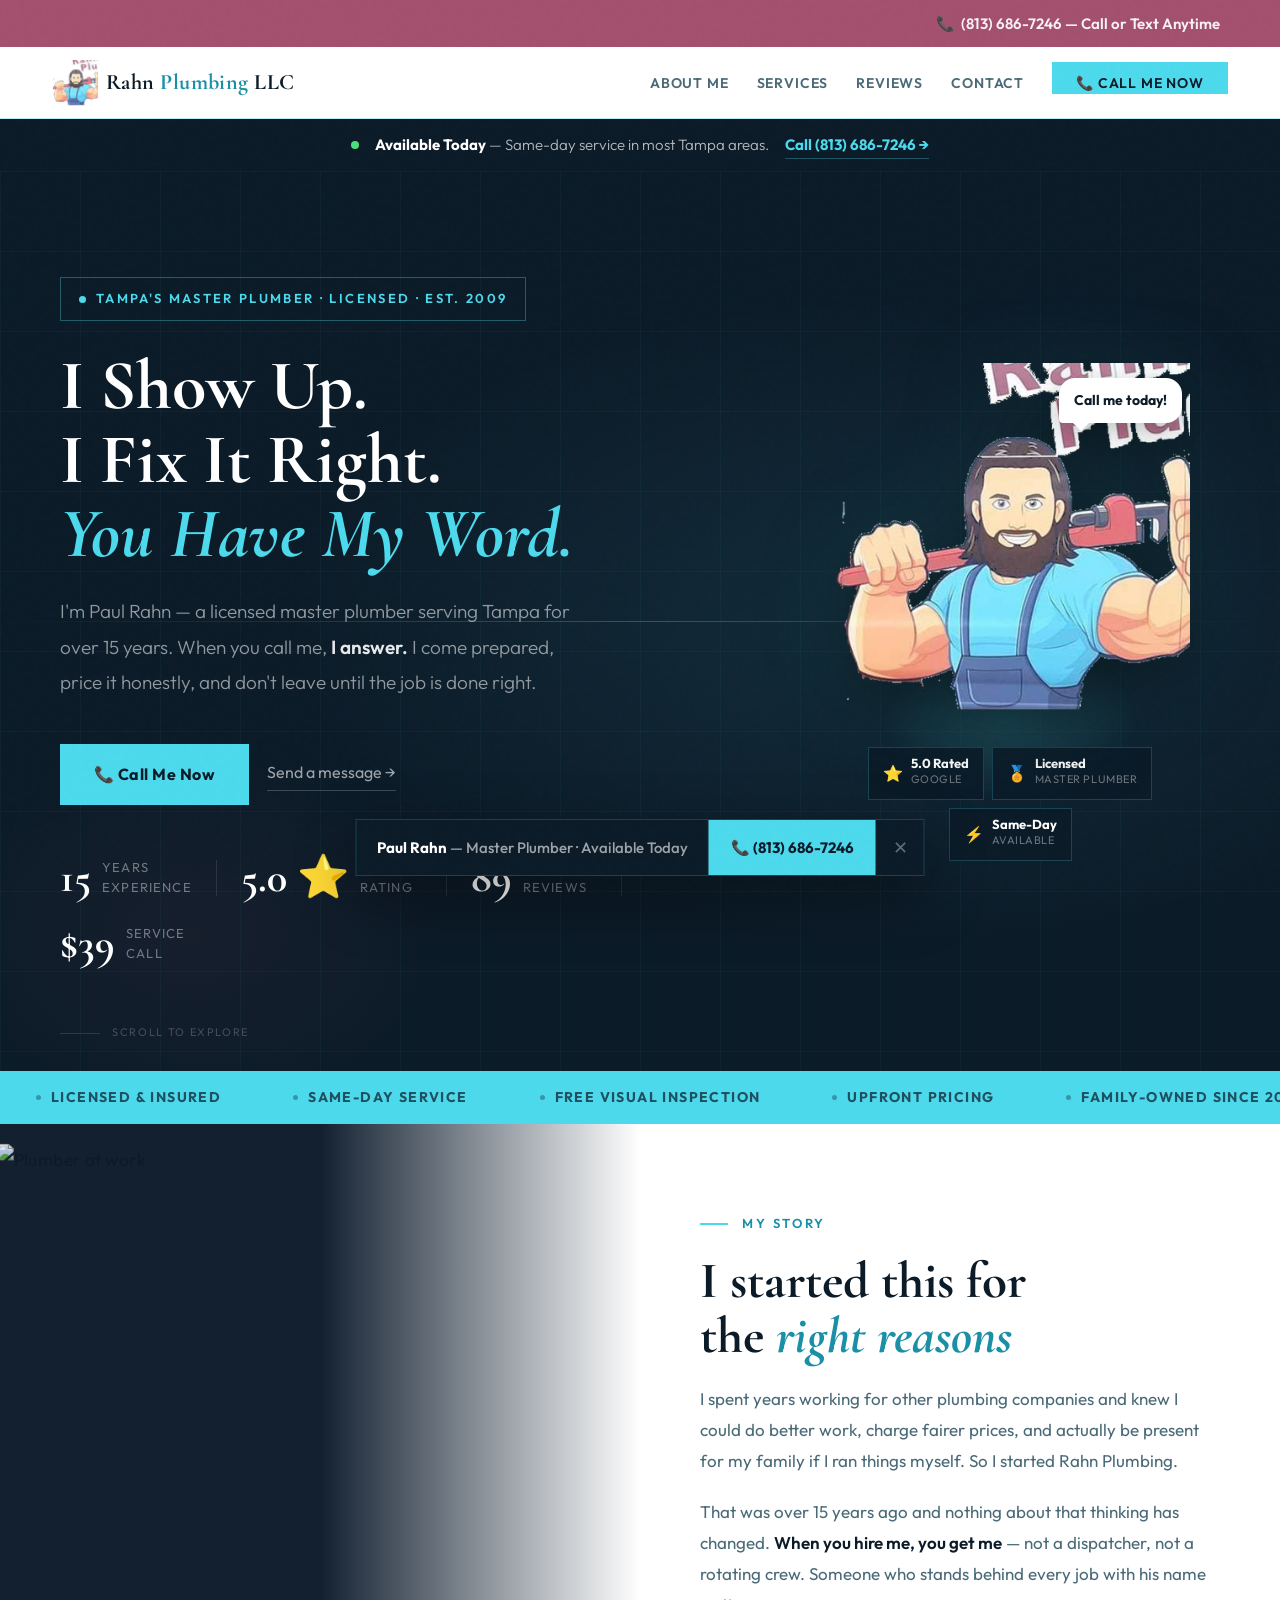
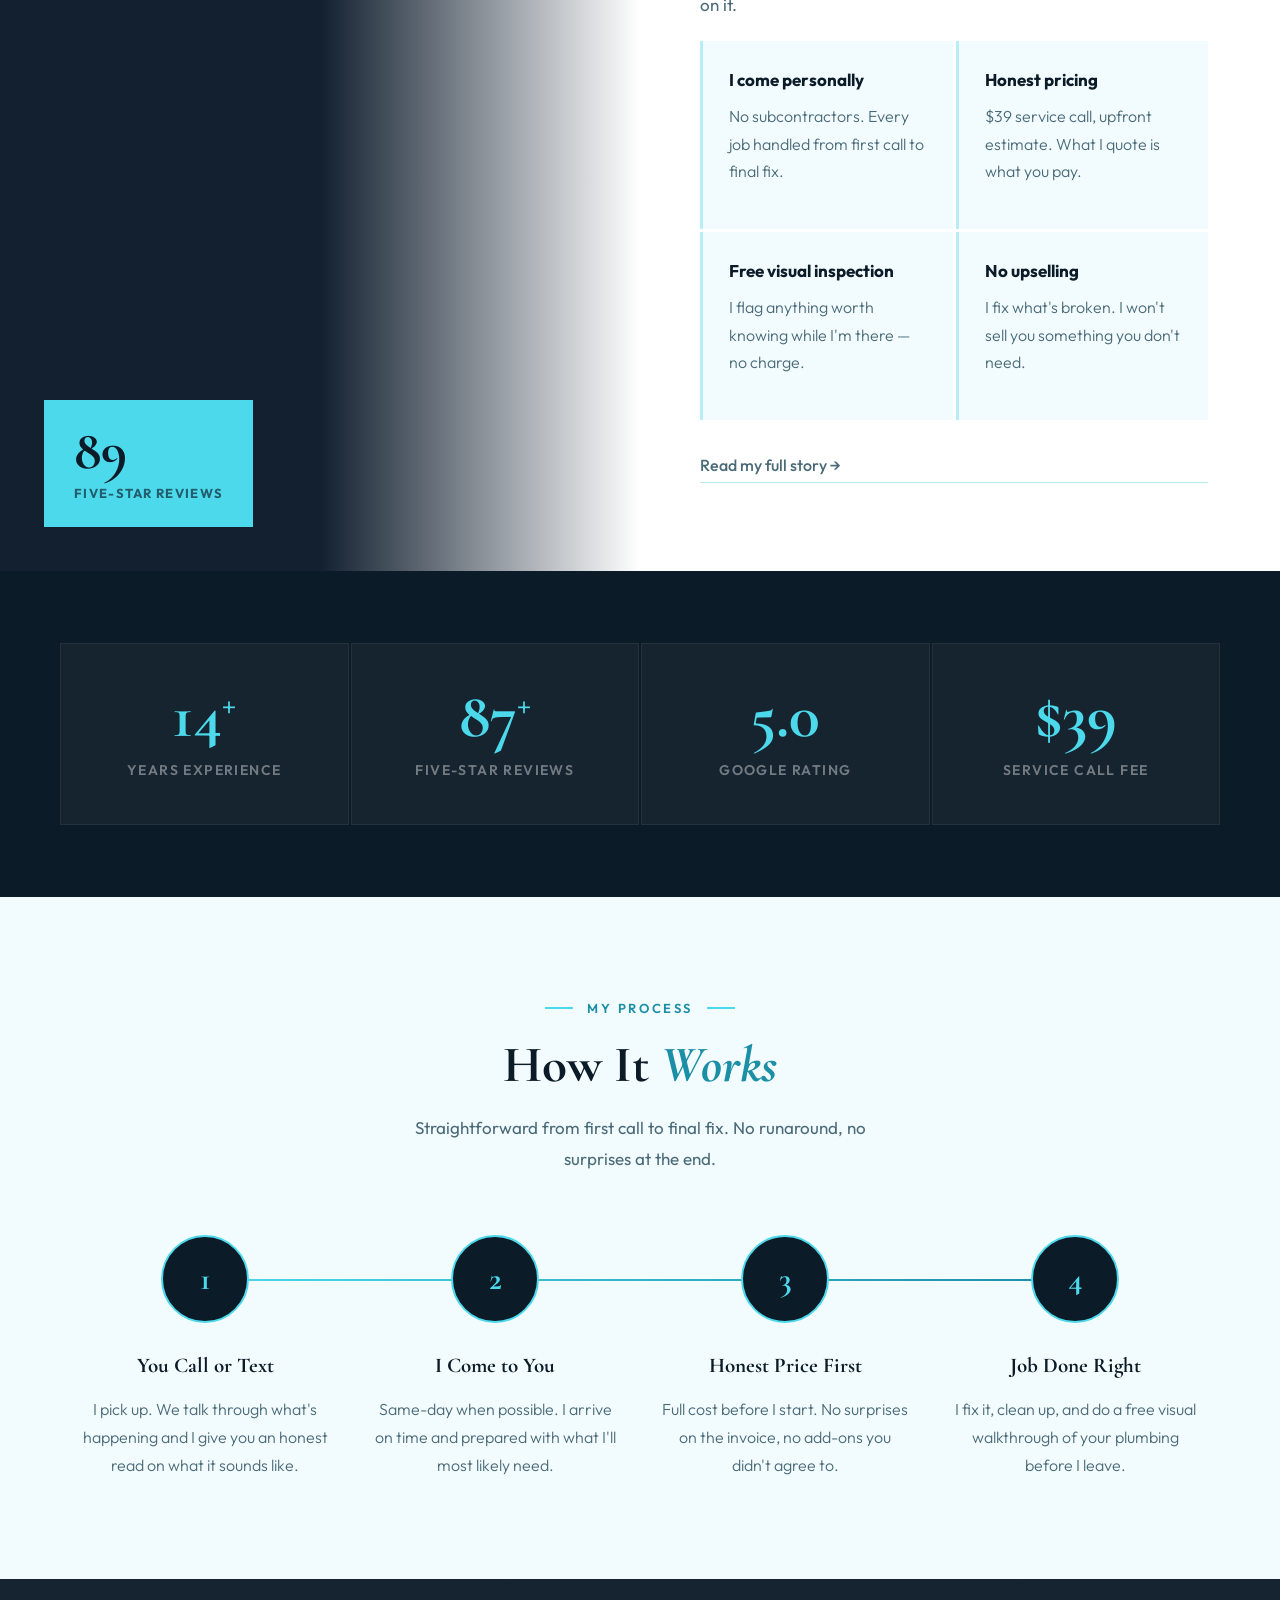
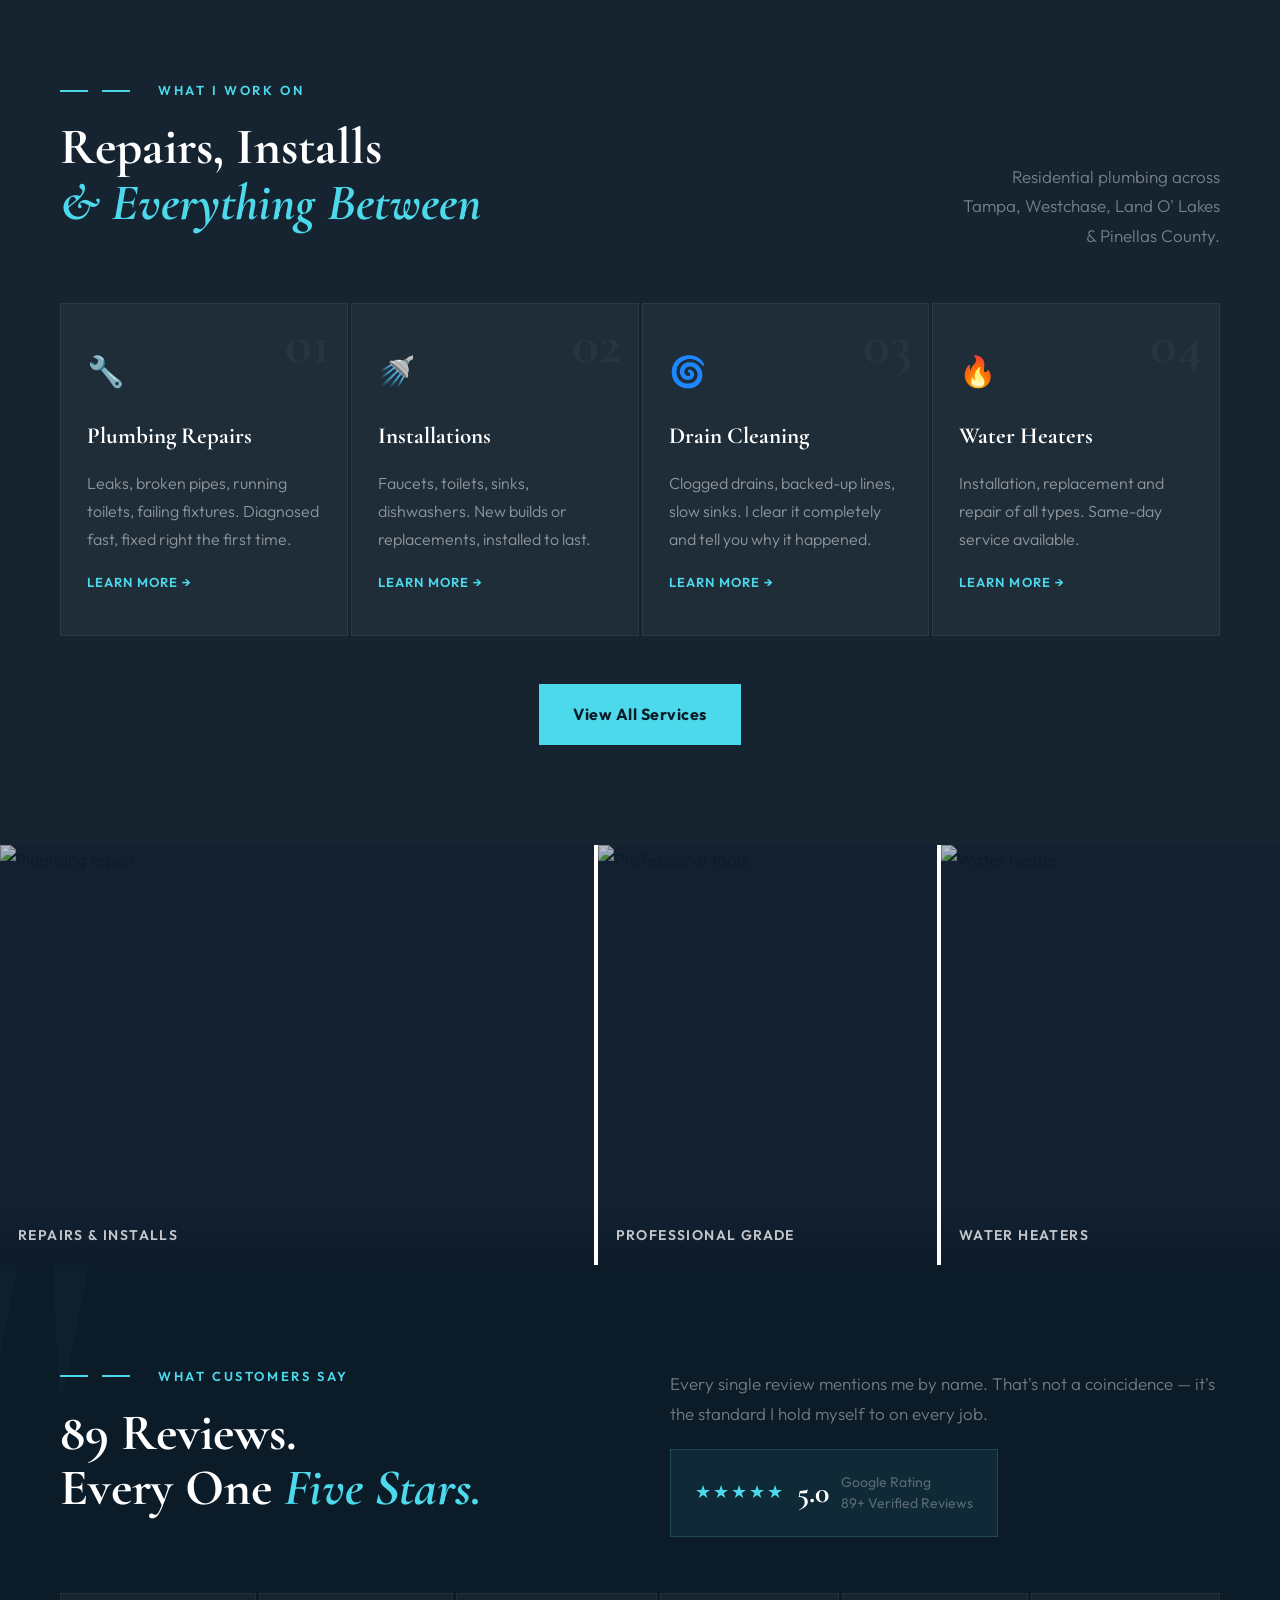
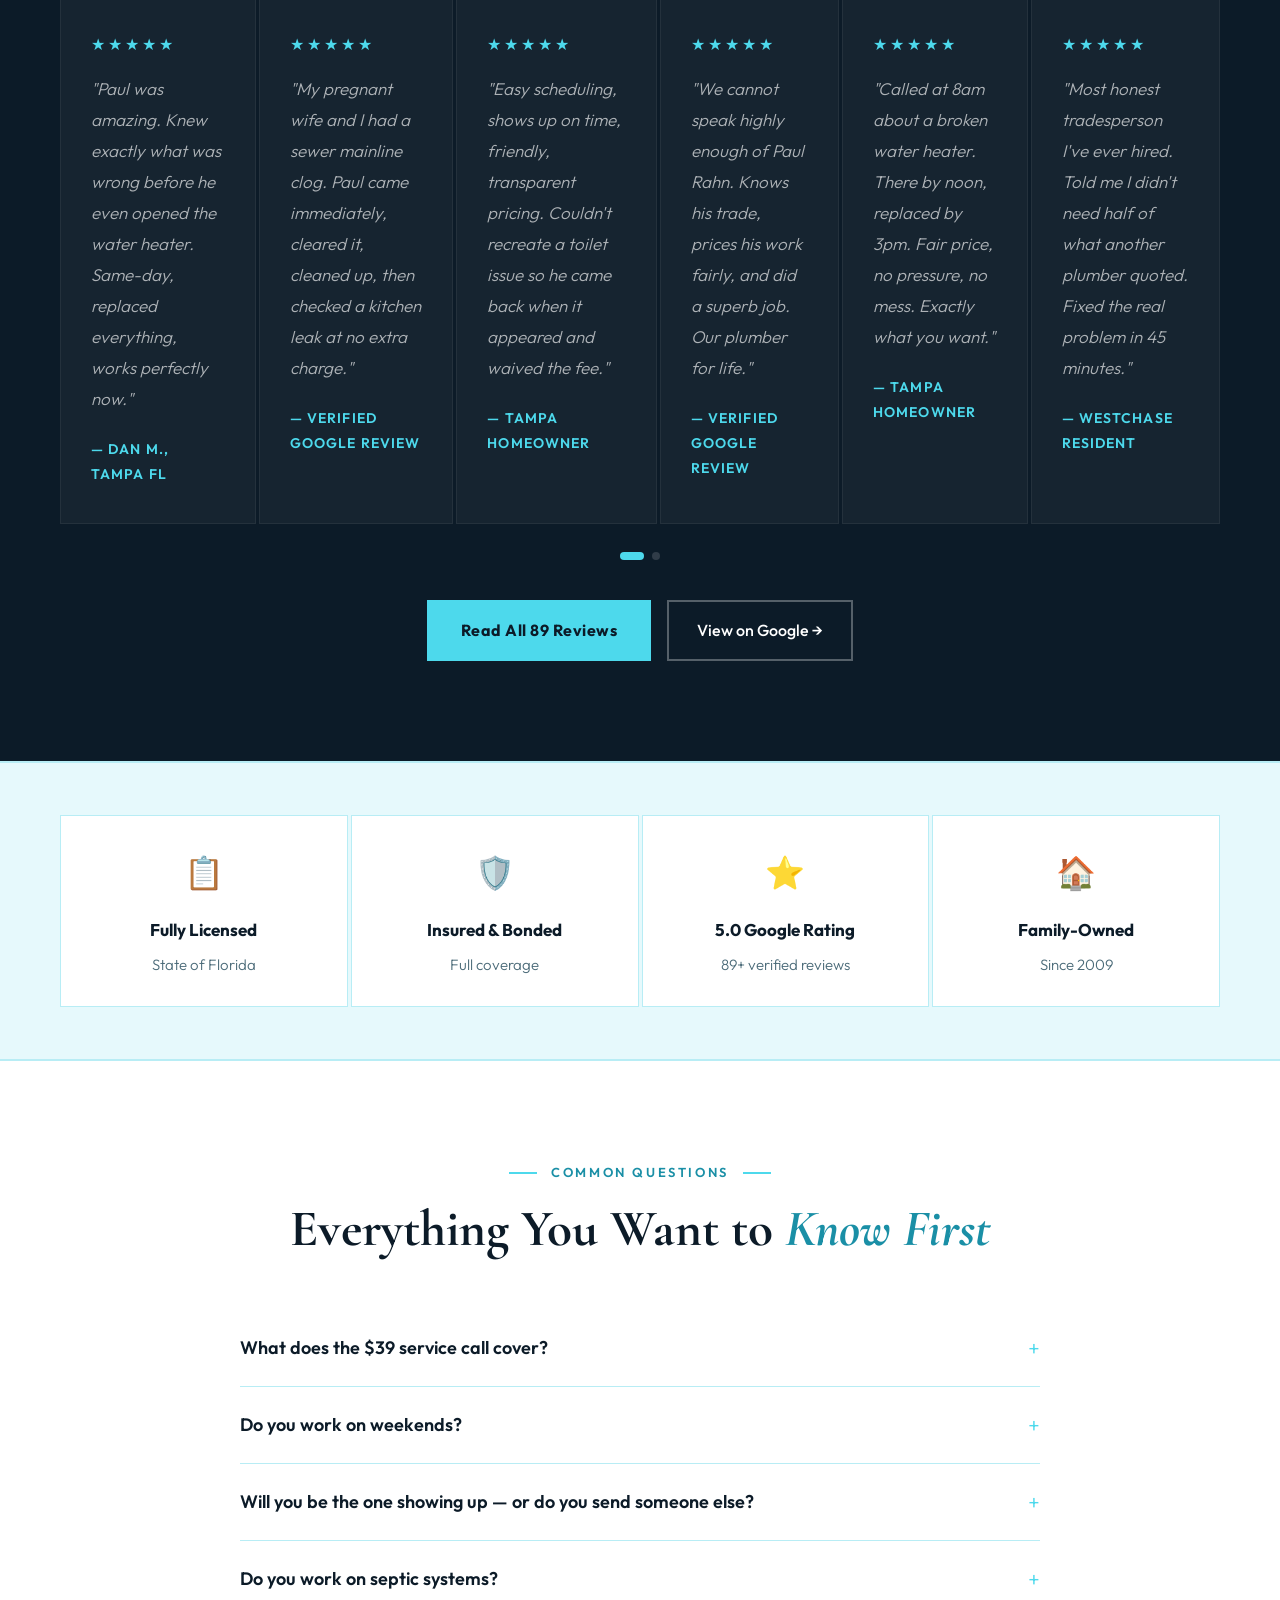
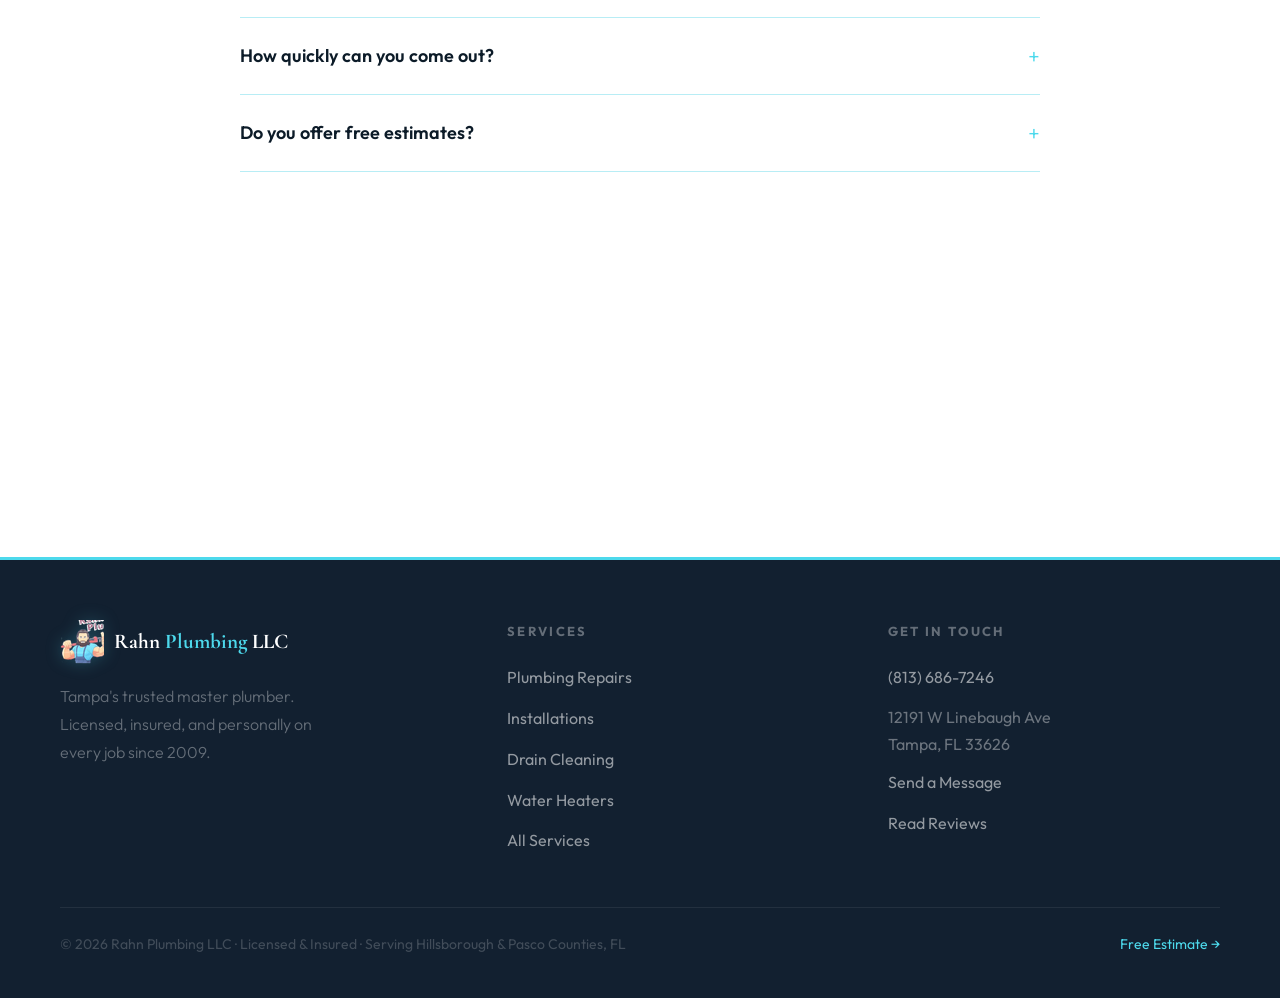
==== commit 90545864: "Add files via upload CSS restructure - shared styles.css" ====
--- a/index.html
+++ b/index.html
@@ -9,413 +9,7 @@
 <link rel="preconnect" href="https://fonts.googleapis.com">
 <link rel="preconnect" href="https://fonts.gstatic.com" crossorigin>
 <link href="https://fonts.googleapis.com/css2?family=Cormorant+Garamond:ital,wght@0,400;0,600;0,700;1,400;1,700&family=Outfit:wght@300;400;500;600;700&display=swap" rel="stylesheet">
-<style>
-:root{
-  --cyan:#4dd9ec;--cyan-dk:#29bdd4;--cyan-deep:#1a8fa6;--cyan-pale:#e6f9fc;
-  --mauve:#a3506f;--dark:#0c1b28;--dark2:#122030;--white:#fff;
-  --off:#f2fbfd;--muted:#4a6a78;--border:#b8edf5;--text:#0c1b28;
-  --ease:cubic-bezier(.22,.68,0,1.2);
-  /* MINIMUM 16px body text everywhere — no exceptions */
-  --body:17px;--body-sm:16px;--label:13px;
-}
-*,*::before,*::after{margin:0;padding:0;box-sizing:border-box;}
-html{scroll-behavior:smooth;}
-body{font-family:'Outfit',sans-serif;color:var(--text);background:var(--white);overflow-x:hidden;font-size:var(--body);line-height:1.8;}
-img{max-width:100%;height:auto;}
-p{font-size:var(--body);line-height:1.82;color:var(--muted);}
-p strong{color:var(--dark);font-weight:600;}
-li{font-size:var(--body);line-height:1.8;color:var(--muted);}
-.lead{font-size:19px;line-height:1.85;color:var(--muted);font-weight:300;}
-
-/* grain */
-body::after{content:'';position:fixed;inset:0;background-image:url("data:image/svg+xml,%3Csvg viewBox='0 0 200 200' xmlns='http://www.w3.org/2000/svg'%3E%3Cfilter id='n'%3E%3CfeTurbulence type='fractalNoise' baseFrequency='.85' numOctaves='4' stitchTiles='stitch'/%3E%3C/filter%3E%3Crect width='100%25' height='100%25' filter='url(%23n)' opacity='.04'/%3E%3C/svg%3E");pointer-events:none;z-index:9998;opacity:.25;mix-blend-mode:overlay;}
-
-/* ── TOP BAR */
-.top-bar{background:var(--mauve);padding:10px 60px;display:flex;justify-content:flex-end;}
-.top-bar a{color:rgba(255,255,255,.92);font-size:15px;font-weight:600;text-decoration:none;display:flex;align-items:center;gap:8px;transition:color .2s;}
-.top-bar a:hover{color:#fff;}
-
-/* ── NAV */
-nav{position:sticky;top:0;z-index:300;background:rgba(255,255,255,.97);backdrop-filter:blur(14px);height:72px;padding:0 52px;display:flex;align-items:center;justify-content:space-between;border-bottom:1px solid var(--border);transition:box-shadow .3s;}
-nav.scrolled{box-shadow:0 4px 28px rgba(77,217,236,.1);}
-.nav-brand{display:flex;align-items:center;gap:8px;text-decoration:none;}
-.nav-logo-img{height:46px;width:auto;object-fit:contain;transition:transform .3s var(--ease);}
-.nav-brand:hover .nav-logo-img{transform:rotate(-8deg) scale(1.08);}
-.nav-brand-text{font-family:'Cormorant Garamond',serif;font-size:22px;font-weight:700;color:var(--dark);letter-spacing:.02em;}
-.nav-brand-text em{font-style:normal;color:var(--cyan-deep);}
-.nav-links{display:flex;gap:28px;list-style:none;align-items:center;}
-.nav-links a{font-size:14px;font-weight:600;color:var(--muted);text-decoration:none;letter-spacing:.06em;text-transform:uppercase;transition:color .2s;padding-bottom:2px;border-bottom:2px solid transparent;}
-.nav-links a:hover,.nav-links a.active{color:var(--cyan-deep);border-bottom-color:var(--cyan);}
-.nav-cta{background:var(--cyan);color:var(--dark)!important;font-size:14px;font-weight:700;padding:12px 24px;text-decoration:none;letter-spacing:.03em;transition:all .2s;white-space:nowrap;border-bottom:none!important;}
-.nav-cta:hover{background:var(--cyan-dk);transform:translateY(-1px);box-shadow:0 6px 20px rgba(77,217,236,.3);}
-
-/* ── HAMBURGER — mobile nav */
-.hamburger{display:none;flex-direction:column;gap:5px;cursor:pointer;padding:8px;background:none;border:none;z-index:400;}
-.hamburger span{display:block;width:24px;height:2px;background:var(--dark);transition:all .3s;border-radius:2px;}
-.hamburger.open span:nth-child(1){transform:rotate(45deg) translate(5px,5px);}
-.hamburger.open span:nth-child(2){opacity:0;}
-.hamburger.open span:nth-child(3){transform:rotate(-45deg) translate(5px,-5px);}
-.mobile-nav{position:fixed;top:0;left:0;right:0;bottom:0;background:var(--dark);z-index:350;display:flex;flex-direction:column;align-items:center;justify-content:center;gap:32px;transform:translateX(-100%);transition:transform .4s var(--ease);}
-.mobile-nav.open{transform:translateX(0);}
-.mobile-nav a{font-family:'Cormorant Garamond',serif;font-size:36px;font-weight:700;color:#fff;text-decoration:none;transition:color .2s;}
-.mobile-nav a:hover{color:var(--cyan);}
-.mobile-nav .mobile-cta{background:var(--cyan);color:var(--dark)!important;font-family:'Outfit',sans-serif;font-size:18px;font-weight:700;padding:16px 40px;margin-top:16px;}
-
-/* ── STICKY MOBILE CALL BUTTON */
-.sticky-call{
-  display:none;
-  position:fixed;bottom:0;left:0;right:0;z-index:400;
-  background:var(--cyan);color:var(--dark);
-  font-size:17px;font-weight:700;
-  padding:18px;text-align:center;text-decoration:none;
-  letter-spacing:.04em;
-  box-shadow:0 -4px 24px rgba(77,217,236,.3);
-  transition:background .2s;
-}
-.sticky-call:hover{background:var(--cyan-dk);}
-
-/* ── FLOAT BAR — desktop only */
-.float-bar{position:fixed;bottom:24px;left:50%;transform:translateX(-50%) translateY(120px);z-index:500;background:var(--dark);border:1px solid rgba(77,217,236,.2);display:flex;align-items:center;box-shadow:0 20px 60px rgba(0,0,0,.4);transition:transform .5s var(--ease),opacity .5s;opacity:0;white-space:nowrap;}
-.float-bar.visible{transform:translateX(-50%) translateY(0);opacity:1;}
-.float-bar-text{padding:14px 20px;font-size:15px;font-weight:500;color:rgba(255,255,255,.6);border-right:1px solid rgba(255,255,255,.08);}
-.float-bar-text strong{color:#fff;font-weight:700;}
-.float-bar a{display:flex;align-items:center;gap:9px;background:var(--cyan);color:var(--dark);font-size:15px;font-weight:700;padding:14px 22px;text-decoration:none;transition:background .2s;}
-.float-bar a:hover{background:var(--cyan-dk);}
-.float-bar-close{padding:14px 16px;color:rgba(255,255,255,.35);cursor:pointer;font-size:18px;border-left:1px solid rgba(255,255,255,.08);line-height:1;transition:color .2s;}
-.float-bar-close:hover{color:rgba(255,255,255,.7);}
-
-/* ── MARQUEE */
-.marquee-wrap{background:var(--cyan);padding:14px 0;overflow:hidden;}
-.marquee-track{display:flex;animation:marquee 28s linear infinite;white-space:nowrap;}
-@keyframes marquee{from{transform:translateX(0);}to{transform:translateX(-50%);}}
-.mq{display:inline-flex;align-items:center;gap:10px;padding:0 36px;font-size:14px;font-weight:700;color:rgba(12,27,40,.72);letter-spacing:.1em;text-transform:uppercase;white-space:nowrap;}
-.mq-dot{width:5px;height:5px;background:rgba(12,27,40,.35);border-radius:50%;flex-shrink:0;}
-
-/* ── URGENCY BANNER */
-.urgency-bar{background:var(--dark);padding:12px 60px;display:flex;align-items:center;justify-content:center;gap:16px;flex-wrap:wrap;}
-.urgency-bar p{font-size:15px;color:rgba(255,255,255,.7);font-weight:300;margin:0;}
-.urgency-bar strong{color:#fff;font-weight:700;}
-.urgency-bar a{color:var(--cyan);font-weight:700;font-size:15px;text-decoration:none;white-space:nowrap;border-bottom:1px solid rgba(77,217,236,.3);transition:border-color .2s;}
-.urgency-bar a:hover{border-bottom-color:var(--cyan);}
-.urgency-dot{width:8px;height:8px;background:#4ade80;border-radius:50%;animation:pulse-green 2s infinite;flex-shrink:0;}
-@keyframes pulse-green{0%,100%{box-shadow:0 0 0 0 rgba(74,222,128,.4);}50%{box-shadow:0 0 0 6px rgba(74,222,128,0);}}
-
-/* ── UTILITIES */
-.eyebrow{font-size:13px;font-weight:600;letter-spacing:.2em;text-transform:uppercase;color:var(--cyan-deep);margin-bottom:18px;display:flex;align-items:center;gap:14px;}
-.eyebrow::before{content:'';width:28px;height:2px;background:var(--cyan);flex-shrink:0;}
-.eyebrow.center{justify-content:center;}
-.eyebrow.center::before,.eyebrow.center::after{content:'';width:28px;height:2px;background:var(--cyan);}
-.section-title{font-family:'Cormorant Garamond',serif;font-size:clamp(34px,4vw,54px);font-weight:700;line-height:1.08;color:var(--dark);margin-bottom:20px;}
-.section-title em{font-style:italic;color:var(--cyan-deep);}
-.section-title.light{color:#fff;}
-.section-title.light em{color:var(--cyan);}
-
-.btn{display:inline-flex;align-items:center;gap:10px;font-size:16px;font-weight:700;padding:16px 34px;text-decoration:none;letter-spacing:.03em;transition:all .25s;position:relative;overflow:hidden;cursor:pointer;border:none;font-family:'Outfit',sans-serif;}
-.btn::after{content:'';position:absolute;inset:0;background:rgba(255,255,255,.18);transform:translateX(-101%);transition:transform .3s;}
-.btn:hover::after{transform:translateX(0);}
-.btn-cyan{background:var(--cyan);color:var(--dark);}
-.btn-cyan:hover{background:var(--cyan-dk);transform:translateY(-2px);box-shadow:0 12px 30px rgba(77,217,236,.28);}
-.btn-outline{background:transparent;color:#fff;border:2px solid rgba(255,255,255,.3);font-size:16px;font-weight:500;padding:14px 28px;text-decoration:none;transition:all .2s;display:inline-flex;align-items:center;gap:8px;}
-.btn-outline:hover{border-color:#fff;background:rgba(255,255,255,.08);}
-.btn-ghost-white{color:rgba(255,255,255,.6);background:none;font-size:16px;font-weight:400;border:none;border-bottom:1px solid rgba(255,255,255,.2);padding:0 0 3px;text-decoration:none;transition:all .2s;}
-.btn-ghost-white:hover{color:#fff;border-color:rgba(255,255,255,.6);}
-.btn-ghost-dark{color:var(--muted);background:none;font-size:16px;font-weight:500;border:none;border-bottom:1px solid var(--border);padding:0 0 3px;text-decoration:none;transition:all .2s;}
-.btn-ghost-dark:hover{color:var(--dark);border-color:var(--cyan);}
-
-/* ── VALUE CARDS */
-.val-grid{display:grid;grid-template-columns:1fr 1fr;gap:3px;}
-.val{background:var(--off);border-left:3px solid var(--border);padding:24px 26px;transition:border-color .25s,background .25s;cursor:default;}
-.val:hover{border-left-color:var(--cyan);background:#d5f6fa;}
-.val h5{font-size:17px;font-weight:700;color:var(--dark);margin-bottom:8px;}
-.val p{font-size:16px;color:var(--muted);line-height:1.7;font-weight:300;}
-
-/* ── STATS ROW */
-.stats-row{background:var(--dark);padding:72px 60px;display:grid;grid-template-columns:repeat(4,1fr);gap:2px;}
-.stat-block{background:rgba(255,255,255,.04);border:1px solid rgba(255,255,255,.06);padding:40px 28px;text-align:center;transition:background .25s,transform .25s;cursor:default;position:relative;overflow:hidden;}
-.stat-block::after{content:'';position:absolute;bottom:0;left:0;right:0;height:2px;background:var(--cyan);transform:scaleX(0);transform-origin:left;transition:transform .4s ease;}
-.stat-block:hover{background:rgba(77,217,236,.06);transform:translateY(-3px);}
-.stat-block:hover::after{transform:scaleX(1);}
-.stat-num{font-family:'Cormorant Garamond',serif;font-size:clamp(52px,5vw,76px);font-weight:700;color:var(--cyan);line-height:1;margin-bottom:10px;}
-.stat-suffix{font-size:.55em;vertical-align:super;}
-.stat-lbl{font-size:14px;font-weight:600;color:rgba(255,255,255,.4);letter-spacing:.1em;text-transform:uppercase;}
-
-/* ── REVIEW CARDS */
-.rev-grid{display:grid;grid-template-columns:repeat(3,1fr);gap:3px;}
-.rev{background:rgba(255,255,255,.04);border:1px solid rgba(255,255,255,.06);padding:36px 30px;position:relative;transition:background .25s,transform .25s;}
-.rev:hover{background:rgba(77,217,236,.07);transform:translateY(-3px);}
-.rev-bar{position:absolute;top:0;left:0;width:3px;height:0;background:var(--cyan);transition:height .4s ease;}
-.rev:hover .rev-bar{height:100%;}
-.rev-stars{color:var(--cyan);letter-spacing:3px;font-size:16px;margin-bottom:16px;}
-.rev-text{font-size:17px;line-height:1.82;color:rgba(255,255,255,.65);font-style:italic;font-weight:300;margin-bottom:22px;}
-.rev-author{font-size:14px;font-weight:600;color:var(--cyan);letter-spacing:.08em;text-transform:uppercase;}
-
-/* ── TRUST CREDS */
-.creds-row{background:var(--cyan-pale);border-top:2px solid var(--border);border-bottom:2px solid var(--border);padding:52px 60px;display:grid;grid-template-columns:repeat(4,1fr);gap:3px;}
-.cred{background:var(--white);border:1px solid var(--border);padding:28px 24px;text-align:center;transition:transform .2s,box-shadow .2s;cursor:default;}
-.cred:hover{transform:translateY(-3px);box-shadow:0 8px 28px rgba(77,217,236,.12);}
-.cred-ico{font-size:32px;margin-bottom:14px;}
-.cred-name{font-size:17px;font-weight:700;color:var(--dark);margin-bottom:5px;}
-.cred-sub{font-size:15px;color:var(--muted);font-weight:300;}
-
-/* ── FAQ */
-.faq-section{padding:100px 60px;background:var(--white);}
-.faq-grid{max-width:800px;margin:0 auto;}
-.faq-item{border-bottom:1px solid var(--border);overflow:hidden;}
-.faq-q{width:100%;background:none;border:none;padding:24px 0;display:flex;align-items:center;justify-content:space-between;cursor:pointer;text-align:left;font-family:'Outfit',sans-serif;font-size:18px;font-weight:600;color:var(--dark);transition:color .2s;gap:16px;}
-.faq-q:hover{color:var(--cyan-deep);}
-.faq-icon{font-size:22px;color:var(--cyan);transition:transform .3s;flex-shrink:0;font-weight:300;}
-.faq-item.open .faq-icon{transform:rotate(45deg);}
-.faq-a{max-height:0;overflow:hidden;transition:max-height .4s ease,padding .3s ease;}
-.faq-item.open .faq-a{max-height:300px;padding-bottom:24px;}
-.faq-a p{font-size:17px;color:var(--muted);line-height:1.82;}
-
-/* ── PHOTO STRIP */
-.strip{display:grid;grid-template-columns:1.4fr .8fr .8fr;height:420px;gap:4px;}
-.strip-item{position:relative;overflow:hidden;background:var(--dark2);}
-.strip-item img{width:100%;height:100%;object-fit:cover;opacity:.72;transition:transform .55s ease,opacity .55s ease;}
-.strip-item:hover img{transform:scale(1.05);opacity:.9;}
-.strip-lbl{position:absolute;bottom:0;left:0;right:0;padding:20px 18px 16px;background:linear-gradient(transparent,rgba(12,27,40,.85));font-size:14px;font-weight:600;color:rgba(255,255,255,.75);letter-spacing:.1em;text-transform:uppercase;}
-
-/* ── FOOTER */
-footer{background:var(--dark2);border-top:3px solid var(--cyan);padding:60px 60px 40px;}
-.footer-inner{display:grid;grid-template-columns:1.2fr 1fr 1fr;gap:48px;margin-bottom:40px;}
-.footer-brand{display:flex;align-items:center;gap:10px;margin-bottom:18px;}
-.footer-logo-img{height:44px;width:auto;object-fit:contain;filter:drop-shadow(0 0 8px rgba(77,217,236,.25));}
-.footer-brand-text{font-family:'Cormorant Garamond',serif;font-size:21px;font-weight:700;color:#fff;}
-.footer-brand-text em{font-style:normal;color:var(--cyan);}
-.footer-tagline{font-size:16px;color:rgba(255,255,255,.35);font-weight:300;line-height:1.75;max-width:260px;}
-.footer-col h4{font-size:13px;font-weight:700;color:rgba(255,255,255,.35);letter-spacing:.18em;text-transform:uppercase;margin-bottom:20px;}
-.footer-col a{display:block;font-size:16px;color:rgba(255,255,255,.55);text-decoration:none;margin-bottom:12px;transition:color .2s;}
-.footer-col a:hover{color:var(--cyan);}
-.footer-col p{font-size:16px;color:rgba(255,255,255,.38);margin-bottom:10px;line-height:1.7;}
-.footer-bottom{padding-top:24px;border-top:1px solid rgba(255,255,255,.07);display:flex;align-items:center;justify-content:space-between;flex-wrap:wrap;gap:12px;}
-.footer-bottom p{font-size:14px;color:rgba(255,255,255,.2);}
-.footer-bottom a{font-size:14px;color:var(--cyan);text-decoration:none;}
-
-/* ── FORM */
-.fg{margin-bottom:18px;}
-.fg label{display:block;font-size:13px;font-weight:700;letter-spacing:.15em;text-transform:uppercase;color:var(--muted);margin-bottom:9px;}
-.fg input,.fg textarea,.fg select{width:100%;background:var(--white);border:1.5px solid var(--border);color:var(--text);font-family:'Outfit',sans-serif;font-size:17px;font-weight:400;padding:15px 17px;outline:none;transition:border-color .2s,box-shadow .2s;-webkit-appearance:none;border-radius:0;}
-.fg input:focus,.fg textarea:focus,.fg select:focus{border-color:var(--cyan);box-shadow:0 0 0 3px rgba(77,217,236,.1);}
-.fg textarea{resize:vertical;min-height:110px;}
-.fg-row{display:grid;grid-template-columns:1fr 1fr;gap:14px;}
-.form-submit{width:100%;background:var(--cyan);color:var(--dark);border:none;font-family:'Outfit',sans-serif;font-size:16px;font-weight:700;letter-spacing:.08em;text-transform:uppercase;padding:18px;cursor:pointer;margin-top:4px;transition:all .2s;position:relative;overflow:hidden;}
-.form-submit:hover{background:var(--cyan-dk);transform:translateY(-1px);}
-.form-success{display:none;background:var(--cyan-pale);border:1px solid var(--cyan);padding:24px;text-align:center;margin-top:16px;}
-.form-success p{font-size:17px;color:var(--cyan-deep);font-weight:600;margin:0;}
-
-/* ── SCROLL REVEAL */
-.reveal{opacity:0;transform:translateY(28px);transition:opacity .65s ease,transform .65s ease;}
-.reveal.visible{opacity:1;transform:translateY(0);}
-
-/* ── PAGE HERO */
-.page-hero{background:var(--dark);padding:110px 60px 90px;position:relative;overflow:hidden;}
-.page-hero-bg{position:absolute;inset:0;background:radial-gradient(ellipse 60% 70% at 80% 50%,rgba(77,217,236,.08) 0%,transparent 60%),radial-gradient(ellipse 40% 40% at 10% 80%,rgba(163,80,111,.06) 0%,transparent 50%);}
-.page-hero-grid{position:absolute;inset:0;background-image:linear-gradient(rgba(77,217,236,.04) 1px,transparent 1px),linear-gradient(90deg,rgba(77,217,236,.04) 1px,transparent 1px);background-size:80px 80px;pointer-events:none;}
-.page-hero-content{position:relative;z-index:2;max-width:700px;}
-.page-hero-breadcrumb{display:flex;align-items:center;gap:10px;margin-bottom:28px;flex-wrap:wrap;}
-.page-hero-breadcrumb a{font-size:14px;color:rgba(255,255,255,.4);text-decoration:none;transition:color .2s;}
-.page-hero-breadcrumb a:hover{color:var(--cyan);}
-.page-hero-breadcrumb span{color:rgba(255,255,255,.2);font-size:14px;}
-.page-hero h1{font-family:'Cormorant Garamond',serif;font-size:clamp(40px,5vw,68px);font-weight:700;color:#fff;line-height:1.06;margin-bottom:22px;}
-.page-hero h1 em{font-style:italic;color:var(--cyan);}
-.page-hero .lead{color:rgba(255,255,255,.5);max-width:560px;}
-
-/* ── CONTACT */
-.contact-section{display:grid;grid-template-columns:1fr 1fr;}
-.contact-info{background:var(--dark);padding:80px 56px;display:flex;flex-direction:column;justify-content:center;}
-.contact-info h2{font-family:'Cormorant Garamond',serif;font-size:clamp(32px,3.5vw,48px);font-weight:700;color:#fff;line-height:1.1;margin-bottom:18px;}
-.contact-info h2 em{font-style:italic;color:var(--cyan);}
-.contact-info>.lead{color:rgba(255,255,255,.45);max-width:380px;margin-bottom:36px;}
-.ci-list{display:flex;flex-direction:column;gap:18px;}
-.ci{display:flex;align-items:center;gap:14px;font-size:17px;color:rgba(255,255,255,.65);}
-.ci-ico{width:42px;height:42px;background:rgba(77,217,236,.15);border:1px solid rgba(77,217,236,.25);display:flex;align-items:center;justify-content:center;font-size:18px;flex-shrink:0;}
-.contact-form-col{background:var(--off);padding:80px 56px;display:flex;flex-direction:column;justify-content:center;}
-.contact-form-col h3{font-family:'Cormorant Garamond',serif;font-size:34px;font-weight:700;color:var(--dark);margin-bottom:8px;}
-.form-note{font-size:16px;color:var(--muted);margin-bottom:28px;font-weight:300;}
-
-/* ══ RESPONSIVE ══════════════════════════ */
-@media(max-width:1080px){
-  .top-bar{padding:10px 20px;}
-  nav{padding:0 20px;height:64px;}
-  .nav-links{display:none;}
-  .hamburger{display:flex;}
-  .float-bar{display:none;}
-  .sticky-call{display:block;}
-  /* add padding so sticky call doesn't cover content */
-  body{padding-bottom:60px;}
-  .nav-logo-img{height:40px;}
-  .urgency-bar{padding:12px 20px;}
-  .stats-row{grid-template-columns:1fr 1fr;padding:48px 24px;gap:3px;}
-  .stat-lbl{font-size:13px;}
-  .strip{grid-template-columns:1fr 1fr;height:280px;}
-  .strip-item:last-child{display:none;}
-  .creds-row{grid-template-columns:1fr 1fr;padding:40px 24px;}
-  .rev-grid{grid-template-columns:1fr;}
-  .contact-section{grid-template-columns:1fr;}
-  .contact-info{padding:56px 24px;}
-  .contact-form-col{padding:56px 24px;}
-  footer{padding:48px 24px 80px;}
-  .footer-inner{grid-template-columns:1fr;gap:32px;}
-  .footer-bottom{flex-direction:column;text-align:center;}
-  .page-hero{padding:72px 24px 60px;}
-  .val-grid{grid-template-columns:1fr;}
-  .fg-row{grid-template-columns:1fr;}
-  .faq-section{padding:72px 24px;}
-  .faq-q{font-size:17px;}
-}
-@media(max-width:640px){
-  .stats-row{padding:36px 20px;}
-  .creds-row{grid-template-columns:1fr 1fr;}
-  .rev-text{font-size:16px;}
-  .urgency-bar{display:none;}
-}
-</style>
-<style>
-.hero{position:relative;min-height:100vh;display:flex;align-items:center;overflow:hidden;background:var(--dark);}
-.hero-mesh{position:absolute;inset:0;background:radial-gradient(ellipse 80% 60% at 70% 50%,rgba(77,217,236,.09) 0%,transparent 60%),radial-gradient(ellipse 40% 40% at 15% 85%,rgba(163,80,111,.07) 0%,transparent 50%);animation:meshMove 12s ease-in-out infinite alternate;}
-@keyframes meshMove{from{transform:scale(1);}to{transform:scale(1.06);}}
-.hero-grid{position:absolute;inset:0;background-image:linear-gradient(rgba(77,217,236,.04) 1px,transparent 1px),linear-gradient(90deg,rgba(77,217,236,.04) 1px,transparent 1px);background-size:80px 80px;pointer-events:none;}
-.hero-scan{position:absolute;left:0;right:0;height:1px;background:linear-gradient(90deg,transparent,rgba(77,217,236,.3),transparent);animation:scanDown 6s linear infinite;pointer-events:none;}
-@keyframes scanDown{from{top:0;}to{top:100%;}}
-.hero-inner{position:relative;z-index:3;width:100%;padding:80px 60px;display:grid;grid-template-columns:1fr 420px;align-items:center;gap:40px;}
-.hero-text>*{opacity:0;transform:translateY(24px);animation:rise .75s ease forwards;}
-.hero-eyebrow{animation-delay:.1s;}.hero-text h1{animation-delay:.22s;}.hero-text .lead{animation-delay:.35s;}.hero-btns{animation-delay:.48s;}.hero-proof{animation-delay:.62s;}
-@keyframes rise{to{opacity:1;transform:translateY(0);}}
-.hero-eyebrow{display:inline-flex;align-items:center;gap:10px;border:1px solid rgba(77,217,236,.35);color:var(--cyan);font-size:13px;font-weight:600;letter-spacing:.18em;text-transform:uppercase;padding:9px 18px;margin-bottom:28px;}
-.hero-eyebrow::before{content:'';width:7px;height:7px;background:var(--cyan);border-radius:50%;animation:blink 2.2s infinite;flex-shrink:0;}
-@keyframes blink{0%,100%{opacity:1;transform:scale(1);}50%{opacity:.3;transform:scale(.6);}}
-.hero-text h1{font-family:'Cormorant Garamond',serif;font-size:clamp(46px,5.5vw,80px);font-weight:700;line-height:1.05;color:#fff;margin-bottom:24px;}
-.hero-text h1 em{font-style:italic;color:var(--cyan);}
-.hero-text .lead{color:rgba(255,255,255,.55);max-width:520px;margin-bottom:44px;font-size:19px;}
-.hero-text .lead strong{color:rgba(255,255,255,.9);font-weight:600;}
-.hero-btns{display:flex;align-items:center;gap:18px;flex-wrap:wrap;margin-bottom:52px;}
-.hero-proof{display:flex;align-items:center;gap:24px;flex-wrap:wrap;}
-.proof-item{display:flex;align-items:center;gap:11px;}
-.proof-num{font-family:'Cormorant Garamond',serif;font-size:42px;font-weight:700;color:#fff;line-height:1;}
-.proof-label{font-size:13px;color:rgba(255,255,255,.4);text-transform:uppercase;letter-spacing:.09em;line-height:1.5;}
-.proof-div{width:1px;height:36px;background:rgba(255,255,255,.1);}
-
-/* MASCOT — fully contained, no overflow */
-.hero-mascot-col{position:relative;display:flex;flex-direction:column;align-items:center;justify-content:flex-end;height:480px;}
-.mascot-glow{position:absolute;bottom:60px;left:50%;transform:translateX(-50%);width:260px;height:160px;background:radial-gradient(ellipse,rgba(77,217,236,.22) 0%,transparent 70%);animation:glowPulse 3s ease-in-out infinite alternate;pointer-events:none;}
-@keyframes glowPulse{from{opacity:.6;transform:translateX(-50%) scale(1);}to{opacity:1;transform:translateX(-50%) scale(1.12);}}
-.mascot-img{position:relative;z-index:2;height:380px;width:auto;max-width:360px;object-fit:contain;animation:mascotFloat 3.5s ease-in-out infinite,mascotEntrance 1s .25s cubic-bezier(.22,.68,0,1.15) both;filter:drop-shadow(0 20px 36px rgba(0,0,0,.55)) drop-shadow(0 0 40px rgba(77,217,236,.12));transform-origin:bottom center;cursor:pointer;}
-@keyframes mascotEntrance{from{opacity:0;transform:translateY(90px) scale(.82);}to{opacity:1;transform:translateY(0) scale(1);}}
-@keyframes mascotFloat{0%{transform:translateY(0) rotate(0deg);}25%{transform:translateY(-9px) rotate(.4deg);}50%{transform:translateY(-13px) rotate(0deg);}75%{transform:translateY(-6px) rotate(-.4deg);}100%{transform:translateY(0) rotate(0deg);}}
-.mascot-img:hover{filter:drop-shadow(0 20px 36px rgba(0,0,0,.55)) drop-shadow(0 0 80px rgba(77,217,236,.35))!important;}
-.mascot-speech{position:absolute;top:28px;right:8px;z-index:10;background:var(--white);color:var(--dark);font-size:14px;font-weight:700;padding:10px 15px;border-radius:16px 16px 16px 4px;box-shadow:0 8px 24px rgba(0,0,0,.22);max-width:145px;word-wrap:break-word;white-space:normal;pointer-events:none;opacity:0;transform:scale(.7) translateY(8px);animation:bubbleIn .4s 1.5s cubic-bezier(.22,.68,0,1.3) forwards;}
-.mascot-speech::after{content:'';position:absolute;bottom:-8px;left:14px;border:8px solid transparent;border-top-color:var(--white);border-bottom:0;}
-@keyframes bubbleIn{to{opacity:1;transform:scale(1) translateY(0);}}
-/* badges sit BELOW mascot, never overlapping */
-.mascot-badges{display:flex;justify-content:center;gap:8px;padding:0 8px;width:100%;flex-wrap:wrap;margin-top:8px;}
-.badge{background:rgba(12,27,40,.9);border:1px solid rgba(77,217,236,.22);backdrop-filter:blur(8px);padding:9px 14px;display:flex;align-items:center;gap:8px;}
-.badge-icon{font-size:16px;}
-.badge-text{font-weight:700;color:#fff;font-size:13px;line-height:1;}
-.badge-sub{font-size:11px;color:rgba(255,255,255,.4);text-transform:uppercase;letter-spacing:.05em;}
-.hero-scroll{position:absolute;bottom:28px;left:60px;display:flex;align-items:center;gap:12px;font-size:11px;color:rgba(255,255,255,.22);letter-spacing:.15em;text-transform:uppercase;animation:rise .75s .9s ease forwards;opacity:0;}
-.scroll-line{width:40px;height:1px;background:rgba(255,255,255,.12);position:relative;overflow:hidden;}
-.scroll-line::after{content:'';position:absolute;left:-40px;top:0;width:40px;height:1px;background:var(--cyan);animation:scan 2s infinite ease-in-out;}
-@keyframes scan{to{left:40px;}}
-
-/* ABOUT */
-.about-preview{display:grid;grid-template-columns:1fr 1fr;min-height:72vh;}
-.about-img-col{position:relative;overflow:hidden;background:var(--dark2);}
-.about-photo{width:100%;height:100%;object-fit:cover;opacity:.75;transform:scale(1.05);transition:transform .9s ease,opacity .9s ease;}
-.about-photo.in-view{transform:scale(1);opacity:.88;}
-.about-img-overlay{position:absolute;inset:0;background:linear-gradient(to right,transparent 50%,var(--white) 100%);pointer-events:none;}
-.about-badge-block{position:absolute;bottom:44px;left:44px;background:var(--cyan);color:var(--dark);padding:22px 30px;}
-.about-badge-block .big{font-family:'Cormorant Garamond',serif;font-size:56px;font-weight:700;line-height:1;}
-.about-badge-block .lbl{font-size:13px;font-weight:700;opacity:.65;letter-spacing:.1em;text-transform:uppercase;margin-top:4px;}
-.about-text-col{padding:88px 72px 88px 60px;display:flex;flex-direction:column;justify-content:center;}
-.about-text-col p{margin-bottom:20px;}
-
-/* SERVICES */
-.services-preview{position:relative;padding:100px 60px;overflow:hidden;}
-.svc-dark-bg{position:absolute;inset:0;background:linear-gradient(rgba(12,27,40,.96),rgba(12,27,40,.96)),url('https://images.unsplash.com/photo-1504328345606-18bbc8c9d7d1?w=1600&q=80') center/cover no-repeat;}
-.svc-content{position:relative;z-index:2;}
-.svc-head{display:flex;align-items:flex-end;justify-content:space-between;margin-bottom:52px;gap:40px;flex-wrap:wrap;}
-.svc-head p{font-size:17px;color:rgba(255,255,255,.42);font-weight:300;max-width:260px;line-height:1.75;text-align:right;}
-.svcs-grid{display:grid;grid-template-columns:repeat(4,1fr);gap:3px;margin-bottom:48px;}
-.svc-card{background:rgba(255,255,255,.04);border:1px solid rgba(255,255,255,.06);padding:40px 26px;position:relative;overflow:hidden;transition:background .3s,transform .3s;cursor:pointer;text-decoration:none;display:block;}
-.svc-card::after{content:'';position:absolute;bottom:0;left:0;right:0;height:3px;background:var(--cyan);transform:scaleX(0);transform-origin:left;transition:transform .35s ease;}
-.svc-card:hover{background:rgba(77,217,236,.06);transform:translateY(-4px);}
-.svc-card:hover::after{transform:scaleX(1);}
-.svc-n{font-family:'Cormorant Garamond',serif;font-size:56px;font-weight:700;color:rgba(255,255,255,.04);line-height:1;position:absolute;top:12px;right:16px;transition:color .3s;}
-.svc-card:hover .svc-n{color:rgba(77,217,236,.07);}
-.svc-icon{font-size:30px;margin-bottom:18px;}
-.svc-title{font-family:'Cormorant Garamond',serif;font-size:23px;font-weight:700;color:#fff;margin-bottom:12px;}
-.svc-desc{font-size:16px;color:rgba(255,255,255,.5);line-height:1.75;font-weight:300;margin-bottom:18px;}
-.svc-arrow{font-size:13px;font-weight:600;color:var(--cyan);letter-spacing:.08em;text-transform:uppercase;display:flex;align-items:center;gap:6px;transition:gap .2s;}
-.svc-card:hover .svc-arrow{gap:10px;}
-
-/* HOW */
-.how-section{padding:100px 60px;background:var(--off);}
-.timeline{display:grid;grid-template-columns:repeat(4,1fr);gap:0;position:relative;}
-.timeline::before{content:'';position:absolute;top:44px;left:12.5%;right:12.5%;height:2px;background:linear-gradient(90deg,var(--cyan),var(--cyan-deep));z-index:0;}
-.timeline-step{position:relative;z-index:1;display:flex;flex-direction:column;align-items:center;text-align:center;padding:0 20px;}
-.step-num{width:88px;height:88px;background:var(--dark);border:2px solid var(--cyan);border-radius:50%;display:flex;align-items:center;justify-content:center;font-family:'Cormorant Garamond',serif;font-size:32px;font-weight:700;color:var(--cyan);margin-bottom:24px;position:relative;z-index:2;transition:background .3s,transform .3s;}
-.timeline-step:hover .step-num{background:var(--cyan);color:var(--dark);transform:scale(1.08);}
-.step-title{font-family:'Cormorant Garamond',serif;font-size:21px;font-weight:700;color:var(--dark);margin-bottom:10px;}
-.step-desc{font-size:16px;color:var(--muted);line-height:1.75;font-weight:300;}
-
-/* REVIEWS */
-.reviews-section{padding:100px 60px;background:var(--dark);position:relative;overflow:hidden;}
-.reviews-section::before{content:'"';position:absolute;top:-100px;left:-40px;font-family:'Cormorant Garamond',serif;font-size:500px;color:rgba(77,217,236,.025);line-height:1;pointer-events:none;user-select:none;}
-.reviews-head{display:grid;grid-template-columns:1fr 1fr;gap:60px;align-items:end;margin-bottom:56px;}
-.reviews-head-right p{font-size:17px;color:rgba(255,255,255,.42);font-weight:300;line-height:1.75;margin-bottom:20px;}
-.g-badge{display:inline-flex;align-items:center;gap:12px;background:rgba(77,217,236,.07);border:1px solid rgba(77,217,236,.18);padding:16px 24px;}
-.g-badge .stars{color:var(--cyan);font-size:18px;letter-spacing:2px;}
-.g-badge .score{font-family:'Cormorant Garamond',serif;font-size:30px;font-weight:700;color:#fff;}
-.g-badge .sub{font-size:14px;color:rgba(255,255,255,.3);line-height:1.5;}
-.carousel{position:relative;overflow:hidden;}
-.carousel-track{display:flex;gap:3px;transition:transform .6s var(--ease);}
-.carousel-dots{display:flex;justify-content:center;gap:8px;margin-top:28px;}
-.dot{width:8px;height:8px;border-radius:50%;background:rgba(255,255,255,.15);cursor:pointer;transition:all .3s;border:none;outline:none;}
-.dot.active{background:var(--cyan);width:24px;border-radius:4px;}
-
-/* AREAS */
-.areas-section{background:var(--dark);padding:52px 60px;display:flex;align-items:center;justify-content:space-between;gap:40px;flex-wrap:wrap;border-top:1px solid rgba(255,255,255,.06);}
-.areas-left h3{font-family:'Cormorant Garamond',serif;font-size:30px;font-weight:700;color:#fff;margin-bottom:6px;}
-.areas-left p{font-size:16px;color:rgba(255,255,255,.32);font-weight:300;}
-.chips{display:flex;flex-wrap:wrap;gap:8px;}
-.chip{background:rgba(255,255,255,.05);border:1px solid rgba(255,255,255,.1);color:rgba(255,255,255,.65);font-size:15px;font-weight:500;padding:11px 22px;transition:all .2s;cursor:default;}
-.chip:hover{background:var(--cyan);border-color:var(--cyan);color:var(--dark);}
-
-@media(max-width:1080px){
-  .hero-inner{grid-template-columns:1fr;padding:56px 24px 32px;}
-  .hero-text h1{font-size:clamp(38px,8vw,54px);}
-  .hero-text .lead{font-size:17px;max-width:100%;margin-bottom:32px;}
-  .hero-btns{margin-bottom:28px;}
-  .hero-proof{gap:16px;}
-  .proof-div{display:none;}
-  .hero-mascot-col{height:auto;order:2;}
-  .mascot-img{height:280px;max-width:280px;}
-  .mascot-glow{width:200px;height:120px;bottom:80px;}
-  .mascot-speech{top:10px;right:0;font-size:13px;}
-  .mascot-badges{gap:6px;}
-  .hero-scroll{display:none;}
-  .about-preview{grid-template-columns:1fr;}
-  .about-img-col{height:360px;}
-  .about-img-overlay{background:linear-gradient(to bottom,transparent 50%,var(--white));}
-  .about-text-col{padding:52px 24px;}
-  .services-preview{padding:72px 24px;}
-  .svcs-grid{grid-template-columns:1fr 1fr;}
-  .svc-head p{text-align:left;}
-  .how-section{padding:72px 24px;}
-  .timeline{grid-template-columns:1fr 1fr;gap:40px;}
-  .timeline::before{display:none;}
-  .reviews-section{padding:72px 24px;}
-  .reviews-head{grid-template-columns:1fr;gap:24px;}
-  .areas-section{padding:40px 24px;flex-direction:column;align-items:flex-start;}
-}
-@media(max-width:640px){
-  .svcs-grid{grid-template-columns:1fr;}
-  .timeline{grid-template-columns:1fr;gap:28px;}
-  .mascot-img{height:240px;max-width:240px;}
-  .hero-text h1{font-size:38px;}
-}
-</style>
+  <link rel="stylesheet" href="styles.css">
 </head>
 <body>
 
--- a/styles.css
+++ b/styles.css
@@ -0,0 +1,414 @@
+
+:root{
+  --cyan:#4dd9ec;--cyan-dk:#29bdd4;--cyan-deep:#1a8fa6;--cyan-pale:#e6f9fc;
+  --mauve:#a3506f;--dark:#0c1b28;--dark2:#122030;--white:#fff;
+  --off:#f2fbfd;--muted:#4a6a78;--border:#b8edf5;--text:#0c1b28;
+  --ease:cubic-bezier(.22,.68,0,1.2);
+  /* MINIMUM 16px body text everywhere — no exceptions */
+  --body:17px;--body-sm:16px;--label:13px;
+}
+*,*::before,*::after{margin:0;padding:0;box-sizing:border-box;}
+html{scroll-behavior:smooth;}
+body{font-family:'Outfit',sans-serif;color:var(--text);background:var(--white);overflow-x:hidden;font-size:var(--body);line-height:1.8;}
+img{max-width:100%;height:auto;}
+p{font-size:var(--body);line-height:1.82;color:var(--muted);}
+p strong{color:var(--dark);font-weight:600;}
+li{font-size:var(--body);line-height:1.8;color:var(--muted);}
+.lead{font-size:19px;line-height:1.85;color:var(--muted);font-weight:300;}
+
+/* grain */
+body::after{content:'';position:fixed;inset:0;background-image:url("data:image/svg+xml,%3Csvg viewBox='0 0 200 200' xmlns='http://www.w3.org/2000/svg'%3E%3Cfilter id='n'%3E%3CfeTurbulence type='fractalNoise' baseFrequency='.85' numOctaves='4' stitchTiles='stitch'/%3E%3C/filter%3E%3Crect width='100%25' height='100%25' filter='url(%23n)' opacity='.04'/%3E%3C/svg%3E");pointer-events:none;z-index:9998;opacity:.25;mix-blend-mode:overlay;}
+
+/* ── TOP BAR */
+.top-bar{background:var(--mauve);padding:10px 60px;display:flex;justify-content:flex-end;}
+.top-bar a{color:rgba(255,255,255,.92);font-size:15px;font-weight:600;text-decoration:none;display:flex;align-items:center;gap:8px;transition:color .2s;}
+.top-bar a:hover{color:#fff;}
+
+/* ── NAV */
+nav{position:sticky;top:0;z-index:300;background:rgba(255,255,255,.97);backdrop-filter:blur(14px);height:72px;padding:0 52px;display:flex;align-items:center;justify-content:space-between;border-bottom:1px solid var(--border);transition:box-shadow .3s;}
+nav.scrolled{box-shadow:0 4px 28px rgba(77,217,236,.1);}
+.nav-brand{display:flex;align-items:center;gap:8px;text-decoration:none;}
+.nav-logo-img{height:46px;width:auto;object-fit:contain;transition:transform .3s var(--ease);}
+.nav-brand:hover .nav-logo-img{transform:rotate(-8deg) scale(1.08);}
+.nav-brand-text{font-family:'Cormorant Garamond',serif;font-size:22px;font-weight:700;color:var(--dark);letter-spacing:.02em;}
+.nav-brand-text em{font-style:normal;color:var(--cyan-deep);}
+.nav-links{display:flex;gap:28px;list-style:none;align-items:center;}
+.nav-links a{font-size:14px;font-weight:600;color:var(--muted);text-decoration:none;letter-spacing:.06em;text-transform:uppercase;transition:color .2s;padding-bottom:2px;border-bottom:2px solid transparent;}
+.nav-links a:hover,.nav-links a.active{color:var(--cyan-deep);border-bottom-color:var(--cyan);}
+.nav-cta{background:var(--cyan);color:var(--dark)!important;font-size:14px;font-weight:700;padding:12px 24px;text-decoration:none;letter-spacing:.03em;transition:all .2s;white-space:nowrap;border-bottom:none!important;}
+.nav-cta:hover{background:var(--cyan-dk);transform:translateY(-1px);box-shadow:0 6px 20px rgba(77,217,236,.3);}
+
+/* ── HAMBURGER — mobile nav */
+.hamburger{display:none;flex-direction:column;gap:5px;cursor:pointer;padding:8px;background:none;border:none;z-index:400;}
+.hamburger span{display:block;width:24px;height:2px;background:var(--dark);transition:all .3s;border-radius:2px;}
+.hamburger.open span:nth-child(1){transform:rotate(45deg) translate(5px,5px);}
+.hamburger.open span:nth-child(2){opacity:0;}
+.hamburger.open span:nth-child(3){transform:rotate(-45deg) translate(5px,-5px);}
+.mobile-nav{position:fixed;top:0;left:0;right:0;bottom:0;background:var(--dark);z-index:350;display:flex;flex-direction:column;align-items:center;justify-content:center;gap:32px;transform:translateX(-100%);transition:transform .4s var(--ease);}
+.mobile-nav.open{transform:translateX(0);}
+.mobile-nav a{font-family:'Cormorant Garamond',serif;font-size:36px;font-weight:700;color:#fff;text-decoration:none;transition:color .2s;}
+.mobile-nav a:hover{color:var(--cyan);}
+.mobile-nav .mobile-cta{background:var(--cyan);color:var(--dark)!important;font-family:'Outfit',sans-serif;font-size:18px;font-weight:700;padding:16px 40px;margin-top:16px;}
+
+/* ── STICKY MOBILE CALL BUTTON */
+.sticky-call{
+  display:none;
+  position:fixed;bottom:0;left:0;right:0;z-index:400;
+  background:var(--cyan);color:var(--dark);
+  font-size:17px;font-weight:700;
+  padding:18px;text-align:center;text-decoration:none;
+  letter-spacing:.04em;
+  box-shadow:0 -4px 24px rgba(77,217,236,.3);
+  transition:background .2s;
+}
+.sticky-call:hover{background:var(--cyan-dk);}
+
+/* ── FLOAT BAR — desktop only */
+.float-bar{position:fixed;bottom:24px;left:50%;transform:translateX(-50%) translateY(120px);z-index:500;background:var(--dark);border:1px solid rgba(77,217,236,.2);display:flex;align-items:center;box-shadow:0 20px 60px rgba(0,0,0,.4);transition:transform .5s var(--ease),opacity .5s;opacity:0;white-space:nowrap;}
+.float-bar.visible{transform:translateX(-50%) translateY(0);opacity:1;}
+.float-bar-text{padding:14px 20px;font-size:15px;font-weight:500;color:rgba(255,255,255,.6);border-right:1px solid rgba(255,255,255,.08);}
+.float-bar-text strong{color:#fff;font-weight:700;}
+.float-bar a{display:flex;align-items:center;gap:9px;background:var(--cyan);color:var(--dark);font-size:15px;font-weight:700;padding:14px 22px;text-decoration:none;transition:background .2s;}
+.float-bar a:hover{background:var(--cyan-dk);}
+.float-bar-close{padding:14px 16px;color:rgba(255,255,255,.35);cursor:pointer;font-size:18px;border-left:1px solid rgba(255,255,255,.08);line-height:1;transition:color .2s;}
+.float-bar-close:hover{color:rgba(255,255,255,.7);}
+
+/* ── MARQUEE */
+.marquee-wrap{background:var(--cyan);padding:14px 0;overflow:hidden;}
+.marquee-track{display:flex;animation:marquee 28s linear infinite;white-space:nowrap;}
+@keyframes marquee{from{transform:translateX(0);}to{transform:translateX(-50%);}}
+.mq{display:inline-flex;align-items:center;gap:10px;padding:0 36px;font-size:14px;font-weight:700;color:rgba(12,27,40,.72);letter-spacing:.1em;text-transform:uppercase;white-space:nowrap;}
+.mq-dot{width:5px;height:5px;background:rgba(12,27,40,.35);border-radius:50%;flex-shrink:0;}
+
+/* ── URGENCY BANNER */
+.urgency-bar{background:var(--dark);padding:12px 60px;display:flex;align-items:center;justify-content:center;gap:16px;flex-wrap:wrap;}
+.urgency-bar p{font-size:15px;color:rgba(255,255,255,.7);font-weight:300;margin:0;}
+.urgency-bar strong{color:#fff;font-weight:700;}
+.urgency-bar a{color:var(--cyan);font-weight:700;font-size:15px;text-decoration:none;white-space:nowrap;border-bottom:1px solid rgba(77,217,236,.3);transition:border-color .2s;}
+.urgency-bar a:hover{border-bottom-color:var(--cyan);}
+.urgency-dot{width:8px;height:8px;background:#4ade80;border-radius:50%;animation:pulse-green 2s infinite;flex-shrink:0;}
+@keyframes pulse-green{0%,100%{box-shadow:0 0 0 0 rgba(74,222,128,.4);}50%{box-shadow:0 0 0 6px rgba(74,222,128,0);}}
+
+/* ── UTILITIES */
+.eyebrow{font-size:13px;font-weight:600;letter-spacing:.2em;text-transform:uppercase;color:var(--cyan-deep);margin-bottom:18px;display:flex;align-items:center;gap:14px;}
+.eyebrow::before{content:'';width:28px;height:2px;background:var(--cyan);flex-shrink:0;}
+.eyebrow.center{justify-content:center;}
+.eyebrow.center::before,.eyebrow.center::after{content:'';width:28px;height:2px;background:var(--cyan);}
+.section-title{font-family:'Cormorant Garamond',serif;font-size:clamp(34px,4vw,54px);font-weight:700;line-height:1.08;color:var(--dark);margin-bottom:20px;}
+.section-title em{font-style:italic;color:var(--cyan-deep);}
+.section-title.light{color:#fff;}
+.section-title.light em{color:var(--cyan);}
+
+.btn{display:inline-flex;align-items:center;gap:10px;font-size:16px;font-weight:700;padding:16px 34px;text-decoration:none;letter-spacing:.03em;transition:all .25s;position:relative;overflow:hidden;cursor:pointer;border:none;font-family:'Outfit',sans-serif;}
+.btn::after{content:'';position:absolute;inset:0;background:rgba(255,255,255,.18);transform:translateX(-101%);transition:transform .3s;}
+.btn:hover::after{transform:translateX(0);}
+.btn-cyan{background:var(--cyan);color:var(--dark);}
+.btn-cyan:hover{background:var(--cyan-dk);transform:translateY(-2px);box-shadow:0 12px 30px rgba(77,217,236,.28);}
+.btn-outline{background:transparent;color:#fff;border:2px solid rgba(255,255,255,.3);font-size:16px;font-weight:500;padding:14px 28px;text-decoration:none;transition:all .2s;display:inline-flex;align-items:center;gap:8px;}
+.btn-outline:hover{border-color:#fff;background:rgba(255,255,255,.08);}
+.btn-ghost-white{color:rgba(255,255,255,.6);background:none;font-size:16px;font-weight:400;border:none;border-bottom:1px solid rgba(255,255,255,.2);padding:0 0 3px;text-decoration:none;transition:all .2s;}
+.btn-ghost-white:hover{color:#fff;border-color:rgba(255,255,255,.6);}
+.btn-ghost-dark{color:var(--muted);background:none;font-size:16px;font-weight:500;border:none;border-bottom:1px solid var(--border);padding:0 0 3px;text-decoration:none;transition:all .2s;}
+.btn-ghost-dark:hover{color:var(--dark);border-color:var(--cyan);}
+
+/* ── VALUE CARDS */
+.val-grid{display:grid;grid-template-columns:1fr 1fr;gap:3px;}
+.val{background:var(--off);border-left:3px solid var(--border);padding:24px 26px;transition:border-color .25s,background .25s;cursor:default;}
+.val:hover{border-left-color:var(--cyan);background:#d5f6fa;}
+.val h5{font-size:17px;font-weight:700;color:var(--dark);margin-bottom:8px;}
+.val p{font-size:16px;color:var(--muted);line-height:1.7;font-weight:300;}
+
+/* ── STATS ROW */
+.stats-row{background:var(--dark);padding:72px 60px;display:grid;grid-template-columns:repeat(4,1fr);gap:2px;}
+.stat-block{background:rgba(255,255,255,.04);border:1px solid rgba(255,255,255,.06);padding:40px 28px;text-align:center;transition:background .25s,transform .25s;cursor:default;position:relative;overflow:hidden;}
+.stat-block::after{content:'';position:absolute;bottom:0;left:0;right:0;height:2px;background:var(--cyan);transform:scaleX(0);transform-origin:left;transition:transform .4s ease;}
+.stat-block:hover{background:rgba(77,217,236,.06);transform:translateY(-3px);}
+.stat-block:hover::after{transform:scaleX(1);}
+.stat-num{font-family:'Cormorant Garamond',serif;font-size:clamp(52px,5vw,76px);font-weight:700;color:var(--cyan);line-height:1;margin-bottom:10px;}
+.stat-suffix{font-size:.55em;vertical-align:super;}
+.stat-lbl{font-size:14px;font-weight:600;color:rgba(255,255,255,.4);letter-spacing:.1em;text-transform:uppercase;}
+
+/* ── REVIEW CARDS */
+.rev-grid{display:grid;grid-template-columns:repeat(3,1fr);gap:3px;}
+.rev{background:rgba(255,255,255,.04);border:1px solid rgba(255,255,255,.06);padding:36px 30px;position:relative;transition:background .25s,transform .25s;}
+.rev:hover{background:rgba(77,217,236,.07);transform:translateY(-3px);}
+.rev-bar{position:absolute;top:0;left:0;width:3px;height:0;background:var(--cyan);transition:height .4s ease;}
+.rev:hover .rev-bar{height:100%;}
+.rev-stars{color:var(--cyan);letter-spacing:3px;font-size:16px;margin-bottom:16px;}
+.rev-text{font-size:17px;line-height:1.82;color:rgba(255,255,255,.65);font-style:italic;font-weight:300;margin-bottom:22px;}
+.rev-author{font-size:14px;font-weight:600;color:var(--cyan);letter-spacing:.08em;text-transform:uppercase;}
+
+/* ── TRUST CREDS */
+.creds-row{background:var(--cyan-pale);border-top:2px solid var(--border);border-bottom:2px solid var(--border);padding:52px 60px;display:grid;grid-template-columns:repeat(4,1fr);gap:3px;}
+.cred{background:var(--white);border:1px solid var(--border);padding:28px 24px;text-align:center;transition:transform .2s,box-shadow .2s;cursor:default;}
+.cred:hover{transform:translateY(-3px);box-shadow:0 8px 28px rgba(77,217,236,.12);}
+.cred-ico{font-size:32px;margin-bottom:14px;}
+.cred-name{font-size:17px;font-weight:700;color:var(--dark);margin-bottom:5px;}
+.cred-sub{font-size:15px;color:var(--muted);font-weight:300;}
+
+/* ── FAQ */
+.faq-section{padding:100px 60px;background:var(--white);}
+.faq-grid{max-width:800px;margin:0 auto;}
+.faq-item{border-bottom:1px solid var(--border);overflow:hidden;}
+.faq-q{width:100%;background:none;border:none;padding:24px 0;display:flex;align-items:center;justify-content:space-between;cursor:pointer;text-align:left;font-family:'Outfit',sans-serif;font-size:18px;font-weight:600;color:var(--dark);transition:color .2s;gap:16px;}
+.faq-q:hover{color:var(--cyan-deep);}
+.faq-icon{font-size:22px;color:var(--cyan);transition:transform .3s;flex-shrink:0;font-weight:300;}
+.faq-item.open .faq-icon{transform:rotate(45deg);}
+.faq-a{max-height:0;overflow:hidden;transition:max-height .4s ease,padding .3s ease;}
+.faq-item.open .faq-a{max-height:300px;padding-bottom:24px;}
+.faq-a p{font-size:17px;color:var(--muted);line-height:1.82;}
+
+/* ── PHOTO STRIP */
+.strip{display:grid;grid-template-columns:1.4fr .8fr .8fr;height:420px;gap:4px;}
+.strip-item{position:relative;overflow:hidden;background:var(--dark2);}
+.strip-item img{width:100%;height:100%;object-fit:cover;opacity:.72;transition:transform .55s ease,opacity .55s ease;}
+.strip-item:hover img{transform:scale(1.05);opacity:.9;}
+.strip-lbl{position:absolute;bottom:0;left:0;right:0;padding:20px 18px 16px;background:linear-gradient(transparent,rgba(12,27,40,.85));font-size:14px;font-weight:600;color:rgba(255,255,255,.75);letter-spacing:.1em;text-transform:uppercase;}
+
+/* ── FOOTER */
+footer{background:var(--dark2);border-top:3px solid var(--cyan);padding:60px 60px 40px;}
+.footer-inner{display:grid;grid-template-columns:1.2fr 1fr 1fr;gap:48px;margin-bottom:40px;}
+.footer-brand{display:flex;align-items:center;gap:10px;margin-bottom:18px;}
+.footer-logo-img{height:44px;width:auto;object-fit:contain;filter:drop-shadow(0 0 8px rgba(77,217,236,.25));}
+.footer-brand-text{font-family:'Cormorant Garamond',serif;font-size:21px;font-weight:700;color:#fff;}
+.footer-brand-text em{font-style:normal;color:var(--cyan);}
+.footer-tagline{font-size:16px;color:rgba(255,255,255,.35);font-weight:300;line-height:1.75;max-width:260px;}
+.footer-col h4{font-size:13px;font-weight:700;color:rgba(255,255,255,.35);letter-spacing:.18em;text-transform:uppercase;margin-bottom:20px;}
+.footer-col a{display:block;font-size:16px;color:rgba(255,255,255,.55);text-decoration:none;margin-bottom:12px;transition:color .2s;}
+.footer-col a:hover{color:var(--cyan);}
+.footer-col p{font-size:16px;color:rgba(255,255,255,.38);margin-bottom:10px;line-height:1.7;}
+.footer-bottom{padding-top:24px;border-top:1px solid rgba(255,255,255,.07);display:flex;align-items:center;justify-content:space-between;flex-wrap:wrap;gap:12px;}
+.footer-bottom p{font-size:14px;color:rgba(255,255,255,.2);}
+.footer-bottom a{font-size:14px;color:var(--cyan);text-decoration:none;}
+
+/* ── FORM */
+.fg{margin-bottom:18px;}
+.fg label{display:block;font-size:13px;font-weight:700;letter-spacing:.15em;text-transform:uppercase;color:var(--muted);margin-bottom:9px;}
+.fg input,.fg textarea,.fg select{width:100%;background:var(--white);border:1.5px solid var(--border);color:var(--text);font-family:'Outfit',sans-serif;font-size:17px;font-weight:400;padding:15px 17px;outline:none;transition:border-color .2s,box-shadow .2s;-webkit-appearance:none;border-radius:0;}
+.fg input:focus,.fg textarea:focus,.fg select:focus{border-color:var(--cyan);box-shadow:0 0 0 3px rgba(77,217,236,.1);}
+.fg textarea{resize:vertical;min-height:110px;}
+.fg-row{display:grid;grid-template-columns:1fr 1fr;gap:14px;}
+.form-submit{width:100%;background:var(--cyan);color:var(--dark);border:none;font-family:'Outfit',sans-serif;font-size:16px;font-weight:700;letter-spacing:.08em;text-transform:uppercase;padding:18px;cursor:pointer;margin-top:4px;transition:all .2s;position:relative;overflow:hidden;}
+.form-submit:hover{background:var(--cyan-dk);transform:translateY(-1px);}
+.form-success{display:none;background:var(--cyan-pale);border:1px solid var(--cyan);padding:24px;text-align:center;margin-top:16px;}
+.form-success p{font-size:17px;color:var(--cyan-deep);font-weight:600;margin:0;}
+
+/* ── SCROLL REVEAL */
+.reveal{opacity:0;transform:translateY(28px);transition:opacity .65s ease,transform .65s ease;}
+.reveal.visible{opacity:1;transform:translateY(0);}
+
+/* ── PAGE HERO */
+.page-hero{background:var(--dark);padding:110px 60px 90px;position:relative;overflow:hidden;}
+.page-hero-bg{position:absolute;inset:0;background:radial-gradient(ellipse 60% 70% at 80% 50%,rgba(77,217,236,.08) 0%,transparent 60%),radial-gradient(ellipse 40% 40% at 10% 80%,rgba(163,80,111,.06) 0%,transparent 50%);}
+.page-hero-grid{position:absolute;inset:0;background-image:linear-gradient(rgba(77,217,236,.04) 1px,transparent 1px),linear-gradient(90deg,rgba(77,217,236,.04) 1px,transparent 1px);background-size:80px 80px;pointer-events:none;}
+.page-hero-content{position:relative;z-index:2;max-width:700px;}
+.page-hero-breadcrumb{display:flex;align-items:center;gap:10px;margin-bottom:28px;flex-wrap:wrap;}
+.page-hero-breadcrumb a{font-size:14px;color:rgba(255,255,255,.4);text-decoration:none;transition:color .2s;}
+.page-hero-breadcrumb a:hover{color:var(--cyan);}
+.page-hero-breadcrumb span{color:rgba(255,255,255,.2);font-size:14px;}
+.page-hero h1{font-family:'Cormorant Garamond',serif;font-size:clamp(40px,5vw,68px);font-weight:700;color:#fff;line-height:1.06;margin-bottom:22px;}
+.page-hero h1 em{font-style:italic;color:var(--cyan);}
+.page-hero .lead{color:rgba(255,255,255,.5);max-width:560px;}
+
+/* ── CONTACT */
+.contact-section{display:grid;grid-template-columns:1fr 1fr;}
+.contact-info{background:var(--dark);padding:80px 56px;display:flex;flex-direction:column;justify-content:center;}
+.contact-info h2{font-family:'Cormorant Garamond',serif;font-size:clamp(32px,3.5vw,48px);font-weight:700;color:#fff;line-height:1.1;margin-bottom:18px;}
+.contact-info h2 em{font-style:italic;color:var(--cyan);}
+.contact-info>.lead{color:rgba(255,255,255,.45);max-width:380px;margin-bottom:36px;}
+.ci-list{display:flex;flex-direction:column;gap:18px;}
+.ci{display:flex;align-items:center;gap:14px;font-size:17px;color:rgba(255,255,255,.65);}
+.ci-ico{width:42px;height:42px;background:rgba(77,217,236,.15);border:1px solid rgba(77,217,236,.25);display:flex;align-items:center;justify-content:center;font-size:18px;flex-shrink:0;}
+.contact-form-col{background:var(--off);padding:80px 56px;display:flex;flex-direction:column;justify-content:center;}
+.contact-form-col h3{font-family:'Cormorant Garamond',serif;font-size:34px;font-weight:700;color:var(--dark);margin-bottom:8px;}
+.form-note{font-size:16px;color:var(--muted);margin-bottom:28px;font-weight:300;}
+
+/* ══ RESPONSIVE ══════════════════════════ */
+@media(max-width:1080px){
+  .top-bar{padding:10px 20px;}
+  nav{padding:0 20px;height:64px;}
+  .nav-links{display:none;}
+  .hamburger{display:flex;}
+  .float-bar{display:none;}
+  .sticky-call{display:block;}
+  /* add padding so sticky call doesn't cover content */
+  body{padding-bottom:60px;}
+  .nav-logo-img{height:40px;}
+  .urgency-bar{padding:12px 20px;}
+  .stats-row{grid-template-columns:1fr 1fr;padding:48px 24px;gap:3px;}
+  .stat-lbl{font-size:13px;}
+  .strip{grid-template-columns:1fr 1fr;height:280px;}
+  .strip-item:last-child{display:none;}
+  .creds-row{grid-template-columns:1fr 1fr;padding:40px 24px;}
+  .rev-grid{grid-template-columns:1fr;}
+  .contact-section{grid-template-columns:1fr;}
+  .contact-info{padding:56px 24px;}
+  .contact-form-col{padding:56px 24px;}
+  footer{padding:48px 24px 80px;}
+  .footer-inner{grid-template-columns:1fr;gap:32px;}
+  .footer-bottom{flex-direction:column;text-align:center;}
+  .page-hero{padding:72px 24px 60px;}
+  .val-grid{grid-template-columns:1fr;}
+  .fg-row{grid-template-columns:1fr;}
+  .faq-section{padding:72px 24px;}
+  .faq-q{font-size:17px;}
+}
+@media(max-width:640px){
+  .stats-row{padding:36px 20px;}
+  .creds-row{grid-template-columns:1fr 1fr;}
+  .rev-text{font-size:16px;}
+  .urgency-bar{display:none;}
+}
+
+
+/* ── INDEX / HOME PAGE ─────────────────── */
+
+.hero{position:relative;min-height:100vh;display:flex;align-items:center;overflow:hidden;background:var(--dark);}
+.hero-mesh{position:absolute;inset:0;background:radial-gradient(ellipse 80% 60% at 70% 50%,rgba(77,217,236,.09) 0%,transparent 60%),radial-gradient(ellipse 40% 40% at 15% 85%,rgba(163,80,111,.07) 0%,transparent 50%);animation:meshMove 12s ease-in-out infinite alternate;}
+@keyframes meshMove{from{transform:scale(1);}to{transform:scale(1.06);}}
+.hero-grid{position:absolute;inset:0;background-image:linear-gradient(rgba(77,217,236,.04) 1px,transparent 1px),linear-gradient(90deg,rgba(77,217,236,.04) 1px,transparent 1px);background-size:80px 80px;pointer-events:none;}
+.hero-scan{position:absolute;left:0;right:0;height:1px;background:linear-gradient(90deg,transparent,rgba(77,217,236,.3),transparent);animation:scanDown 6s linear infinite;pointer-events:none;}
+@keyframes scanDown{from{top:0;}to{top:100%;}}
+.hero-inner{position:relative;z-index:3;width:100%;padding:80px 60px;display:grid;grid-template-columns:1fr 420px;align-items:center;gap:40px;}
+.hero-text>*{opacity:0;transform:translateY(24px);animation:rise .75s ease forwards;}
+.hero-eyebrow{animation-delay:.1s;}.hero-text h1{animation-delay:.22s;}.hero-text .lead{animation-delay:.35s;}.hero-btns{animation-delay:.48s;}.hero-proof{animation-delay:.62s;}
+@keyframes rise{to{opacity:1;transform:translateY(0);}}
+.hero-eyebrow{display:inline-flex;align-items:center;gap:10px;border:1px solid rgba(77,217,236,.35);color:var(--cyan);font-size:13px;font-weight:600;letter-spacing:.18em;text-transform:uppercase;padding:9px 18px;margin-bottom:28px;}
+.hero-eyebrow::before{content:'';width:7px;height:7px;background:var(--cyan);border-radius:50%;animation:blink 2.2s infinite;flex-shrink:0;}
+@keyframes blink{0%,100%{opacity:1;transform:scale(1);}50%{opacity:.3;transform:scale(.6);}}
+.hero-text h1{font-family:'Cormorant Garamond',serif;font-size:clamp(46px,5.5vw,80px);font-weight:700;line-height:1.05;color:#fff;margin-bottom:24px;}
+.hero-text h1 em{font-style:italic;color:var(--cyan);}
+.hero-text .lead{color:rgba(255,255,255,.55);max-width:520px;margin-bottom:44px;font-size:19px;}
+.hero-text .lead strong{color:rgba(255,255,255,.9);font-weight:600;}
+.hero-btns{display:flex;align-items:center;gap:18px;flex-wrap:wrap;margin-bottom:52px;}
+.hero-proof{display:flex;align-items:center;gap:24px;flex-wrap:wrap;}
+.proof-item{display:flex;align-items:center;gap:11px;}
+.proof-num{font-family:'Cormorant Garamond',serif;font-size:42px;font-weight:700;color:#fff;line-height:1;}
+.proof-label{font-size:13px;color:rgba(255,255,255,.4);text-transform:uppercase;letter-spacing:.09em;line-height:1.5;}
+.proof-div{width:1px;height:36px;background:rgba(255,255,255,.1);}
+
+/* MASCOT — fully contained, no overflow */
+.hero-mascot-col{position:relative;display:flex;flex-direction:column;align-items:center;justify-content:flex-end;height:480px;}
+.mascot-glow{position:absolute;bottom:60px;left:50%;transform:translateX(-50%);width:260px;height:160px;background:radial-gradient(ellipse,rgba(77,217,236,.22) 0%,transparent 70%);animation:glowPulse 3s ease-in-out infinite alternate;pointer-events:none;}
+@keyframes glowPulse{from{opacity:.6;transform:translateX(-50%) scale(1);}to{opacity:1;transform:translateX(-50%) scale(1.12);}}
+.mascot-img{position:relative;z-index:2;height:380px;width:auto;max-width:360px;object-fit:contain;animation:mascotFloat 3.5s ease-in-out infinite,mascotEntrance 1s .25s cubic-bezier(.22,.68,0,1.15) both;filter:drop-shadow(0 20px 36px rgba(0,0,0,.55)) drop-shadow(0 0 40px rgba(77,217,236,.12));transform-origin:bottom center;cursor:pointer;}
+@keyframes mascotEntrance{from{opacity:0;transform:translateY(90px) scale(.82);}to{opacity:1;transform:translateY(0) scale(1);}}
+@keyframes mascotFloat{0%{transform:translateY(0) rotate(0deg);}25%{transform:translateY(-9px) rotate(.4deg);}50%{transform:translateY(-13px) rotate(0deg);}75%{transform:translateY(-6px) rotate(-.4deg);}100%{transform:translateY(0) rotate(0deg);}}
+.mascot-img:hover{filter:drop-shadow(0 20px 36px rgba(0,0,0,.55)) drop-shadow(0 0 80px rgba(77,217,236,.35))!important;}
+.mascot-speech{position:absolute;top:28px;right:8px;z-index:10;background:var(--white);color:var(--dark);font-size:14px;font-weight:700;padding:10px 15px;border-radius:16px 16px 16px 4px;box-shadow:0 8px 24px rgba(0,0,0,.22);max-width:145px;word-wrap:break-word;white-space:normal;pointer-events:none;opacity:0;transform:scale(.7) translateY(8px);animation:bubbleIn .4s 1.5s cubic-bezier(.22,.68,0,1.3) forwards;}
+.mascot-speech::after{content:'';position:absolute;bottom:-8px;left:14px;border:8px solid transparent;border-top-color:var(--white);border-bottom:0;}
+@keyframes bubbleIn{to{opacity:1;transform:scale(1) translateY(0);}}
+/* badges sit BELOW mascot, never overlapping */
+.mascot-badges{display:flex;justify-content:center;gap:8px;padding:0 8px;width:100%;flex-wrap:wrap;margin-top:8px;}
+.badge{background:rgba(12,27,40,.9);border:1px solid rgba(77,217,236,.22);backdrop-filter:blur(8px);padding:9px 14px;display:flex;align-items:center;gap:8px;}
+.badge-icon{font-size:16px;}
+.badge-text{font-weight:700;color:#fff;font-size:13px;line-height:1;}
+.badge-sub{font-size:11px;color:rgba(255,255,255,.4);text-transform:uppercase;letter-spacing:.05em;}
+.hero-scroll{position:absolute;bottom:28px;left:60px;display:flex;align-items:center;gap:12px;font-size:11px;color:rgba(255,255,255,.22);letter-spacing:.15em;text-transform:uppercase;animation:rise .75s .9s ease forwards;opacity:0;}
+.scroll-line{width:40px;height:1px;background:rgba(255,255,255,.12);position:relative;overflow:hidden;}
+.scroll-line::after{content:'';position:absolute;left:-40px;top:0;width:40px;height:1px;background:var(--cyan);animation:scan 2s infinite ease-in-out;}
+@keyframes scan{to{left:40px;}}
+
+/* ABOUT */
+.about-preview{display:grid;grid-template-columns:1fr 1fr;min-height:72vh;}
+.about-img-col{position:relative;overflow:hidden;background:var(--dark2);}
+.about-photo{width:100%;height:100%;object-fit:cover;opacity:.75;transform:scale(1.05);transition:transform .9s ease,opacity .9s ease;}
+.about-photo.in-view{transform:scale(1);opacity:.88;}
+.about-img-overlay{position:absolute;inset:0;background:linear-gradient(to right,transparent 50%,var(--white) 100%);pointer-events:none;}
+.about-badge-block{position:absolute;bottom:44px;left:44px;background:var(--cyan);color:var(--dark);padding:22px 30px;}
+.about-badge-block .big{font-family:'Cormorant Garamond',serif;font-size:56px;font-weight:700;line-height:1;}
+.about-badge-block .lbl{font-size:13px;font-weight:700;opacity:.65;letter-spacing:.1em;text-transform:uppercase;margin-top:4px;}
+.about-text-col{padding:88px 72px 88px 60px;display:flex;flex-direction:column;justify-content:center;}
+.about-text-col p{margin-bottom:20px;}
+
+/* SERVICES */
+.services-preview{position:relative;padding:100px 60px;overflow:hidden;}
+.svc-dark-bg{position:absolute;inset:0;background:linear-gradient(rgba(12,27,40,.96),rgba(12,27,40,.96)),url('https://images.unsplash.com/photo-1504328345606-18bbc8c9d7d1?w=1600&q=80') center/cover no-repeat;}
+.svc-content{position:relative;z-index:2;}
+.svc-head{display:flex;align-items:flex-end;justify-content:space-between;margin-bottom:52px;gap:40px;flex-wrap:wrap;}
+.svc-head p{font-size:17px;color:rgba(255,255,255,.42);font-weight:300;max-width:260px;line-height:1.75;text-align:right;}
+.svcs-grid{display:grid;grid-template-columns:repeat(4,1fr);gap:3px;margin-bottom:48px;}
+.svc-card{background:rgba(255,255,255,.04);border:1px solid rgba(255,255,255,.06);padding:40px 26px;position:relative;overflow:hidden;transition:background .3s,transform .3s;cursor:pointer;text-decoration:none;display:block;}
+.svc-card::after{content:'';position:absolute;bottom:0;left:0;right:0;height:3px;background:var(--cyan);transform:scaleX(0);transform-origin:left;transition:transform .35s ease;}
+.svc-card:hover{background:rgba(77,217,236,.06);transform:translateY(-4px);}
+.svc-card:hover::after{transform:scaleX(1);}
+.svc-n{font-family:'Cormorant Garamond',serif;font-size:56px;font-weight:700;color:rgba(255,255,255,.04);line-height:1;position:absolute;top:12px;right:16px;transition:color .3s;}
+.svc-card:hover .svc-n{color:rgba(77,217,236,.07);}
+.svc-icon{font-size:30px;margin-bottom:18px;}
+.svc-title{font-family:'Cormorant Garamond',serif;font-size:23px;font-weight:700;color:#fff;margin-bottom:12px;}
+.svc-desc{font-size:16px;color:rgba(255,255,255,.5);line-height:1.75;font-weight:300;margin-bottom:18px;}
+.svc-arrow{font-size:13px;font-weight:600;color:var(--cyan);letter-spacing:.08em;text-transform:uppercase;display:flex;align-items:center;gap:6px;transition:gap .2s;}
+.svc-card:hover .svc-arrow{gap:10px;}
+
+/* HOW */
+.how-section{padding:100px 60px;background:var(--off);}
+.timeline{display:grid;grid-template-columns:repeat(4,1fr);gap:0;position:relative;}
+.timeline::before{content:'';position:absolute;top:44px;left:12.5%;right:12.5%;height:2px;background:linear-gradient(90deg,var(--cyan),var(--cyan-deep));z-index:0;}
+.timeline-step{position:relative;z-index:1;display:flex;flex-direction:column;align-items:center;text-align:center;padding:0 20px;}
+.step-num{width:88px;height:88px;background:var(--dark);border:2px solid var(--cyan);border-radius:50%;display:flex;align-items:center;justify-content:center;font-family:'Cormorant Garamond',serif;font-size:32px;font-weight:700;color:var(--cyan);margin-bottom:24px;position:relative;z-index:2;transition:background .3s,transform .3s;}
+.timeline-step:hover .step-num{background:var(--cyan);color:var(--dark);transform:scale(1.08);}
+.step-title{font-family:'Cormorant Garamond',serif;font-size:21px;font-weight:700;color:var(--dark);margin-bottom:10px;}
+.step-desc{font-size:16px;color:var(--muted);line-height:1.75;font-weight:300;}
+
+/* REVIEWS */
+.reviews-section{padding:100px 60px;background:var(--dark);position:relative;overflow:hidden;}
+.reviews-section::before{content:'"';position:absolute;top:-100px;left:-40px;font-family:'Cormorant Garamond',serif;font-size:500px;color:rgba(77,217,236,.025);line-height:1;pointer-events:none;user-select:none;}
+.reviews-head{display:grid;grid-template-columns:1fr 1fr;gap:60px;align-items:end;margin-bottom:56px;}
+.reviews-head-right p{font-size:17px;color:rgba(255,255,255,.42);font-weight:300;line-height:1.75;margin-bottom:20px;}
+.g-badge{display:inline-flex;align-items:center;gap:12px;background:rgba(77,217,236,.07);border:1px solid rgba(77,217,236,.18);padding:16px 24px;}
+.g-badge .stars{color:var(--cyan);font-size:18px;letter-spacing:2px;}
+.g-badge .score{font-family:'Cormorant Garamond',serif;font-size:30px;font-weight:700;color:#fff;}
+.g-badge .sub{font-size:14px;color:rgba(255,255,255,.3);line-height:1.5;}
+.carousel{position:relative;overflow:hidden;}
+.carousel-track{display:flex;gap:3px;transition:transform .6s var(--ease);}
+.carousel-dots{display:flex;justify-content:center;gap:8px;margin-top:28px;}
+.dot{width:8px;height:8px;border-radius:50%;background:rgba(255,255,255,.15);cursor:pointer;transition:all .3s;border:none;outline:none;}
+.dot.active{background:var(--cyan);width:24px;border-radius:4px;}
+
+/* AREAS */
+.areas-section{background:var(--dark);padding:52px 60px;display:flex;align-items:center;justify-content:space-between;gap:40px;flex-wrap:wrap;border-top:1px solid rgba(255,255,255,.06);}
+.areas-left h3{font-family:'Cormorant Garamond',serif;font-size:30px;font-weight:700;color:#fff;margin-bottom:6px;}
+.areas-left p{font-size:16px;color:rgba(255,255,255,.32);font-weight:300;}
+.chips{display:flex;flex-wrap:wrap;gap:8px;}
+.chip{background:rgba(255,255,255,.05);border:1px solid rgba(255,255,255,.1);color:rgba(255,255,255,.65);font-size:15px;font-weight:500;padding:11px 22px;transition:all .2s;cursor:default;}
+.chip:hover{background:var(--cyan);border-color:var(--cyan);color:var(--dark);}
+
+@media(max-width:1080px){
+  .hero-inner{grid-template-columns:1fr;padding:56px 24px 32px;}
+  .hero-text h1{font-size:clamp(38px,8vw,54px);}
+  .hero-text .lead{font-size:17px;max-width:100%;margin-bottom:32px;}
+  .hero-btns{margin-bottom:28px;}
+  .hero-proof{gap:16px;}
+  .proof-div{display:none;}
+  .hero-mascot-col{height:auto;order:2;}
+  .mascot-img{height:280px;max-width:280px;}
+  .mascot-glow{width:200px;height:120px;bottom:80px;}
+  .mascot-speech{top:10px;right:0;font-size:13px;}
+  .mascot-badges{gap:6px;}
+  .hero-scroll{display:none;}
+  .about-preview{grid-template-columns:1fr;}
+  .about-img-col{height:360px;}
+  .about-img-overlay{background:linear-gradient(to bottom,transparent 50%,var(--white));}
+  .about-text-col{padding:52px 24px;}
+  .services-preview{padding:72px 24px;}
+  .svcs-grid{grid-template-columns:1fr 1fr;}
+  .svc-head p{text-align:left;}
+  .how-section{padding:72px 24px;}
+  .timeline{grid-template-columns:1fr 1fr;gap:40px;}
+  .timeline::before{display:none;}
+  .reviews-section{padding:72px 24px;}
+  .reviews-head{grid-template-columns:1fr;gap:24px;}
+  .areas-section{padding:40px 24px;flex-direction:column;align-items:flex-start;}
+}
+@media(max-width:640px){
+  .svcs-grid{grid-template-columns:1fr;}
+  .timeline{grid-template-columns:1fr;gap:28px;}
+  .mascot-img{height:240px;max-width:240px;}
+  .hero-text h1{font-size:38px;}
+}
+
+
+/* ── PAGE-SPECIFIC HOVER STATES ─────────── */
+.svc-di:hover{border-left-color:var(--cyan)!important;background:#d5f6fa!important;}
+.rev-card:hover{border-left-color:var(--cyan)!important;background:var(--cyan-pale)!important;}
+.svc-ov:hover{background:var(--cyan-pale)!important;border-color:var(--cyan)!important;transform:translateY(-4px);box-shadow:0 16px 40px rgba(77,217,236,.12);}
